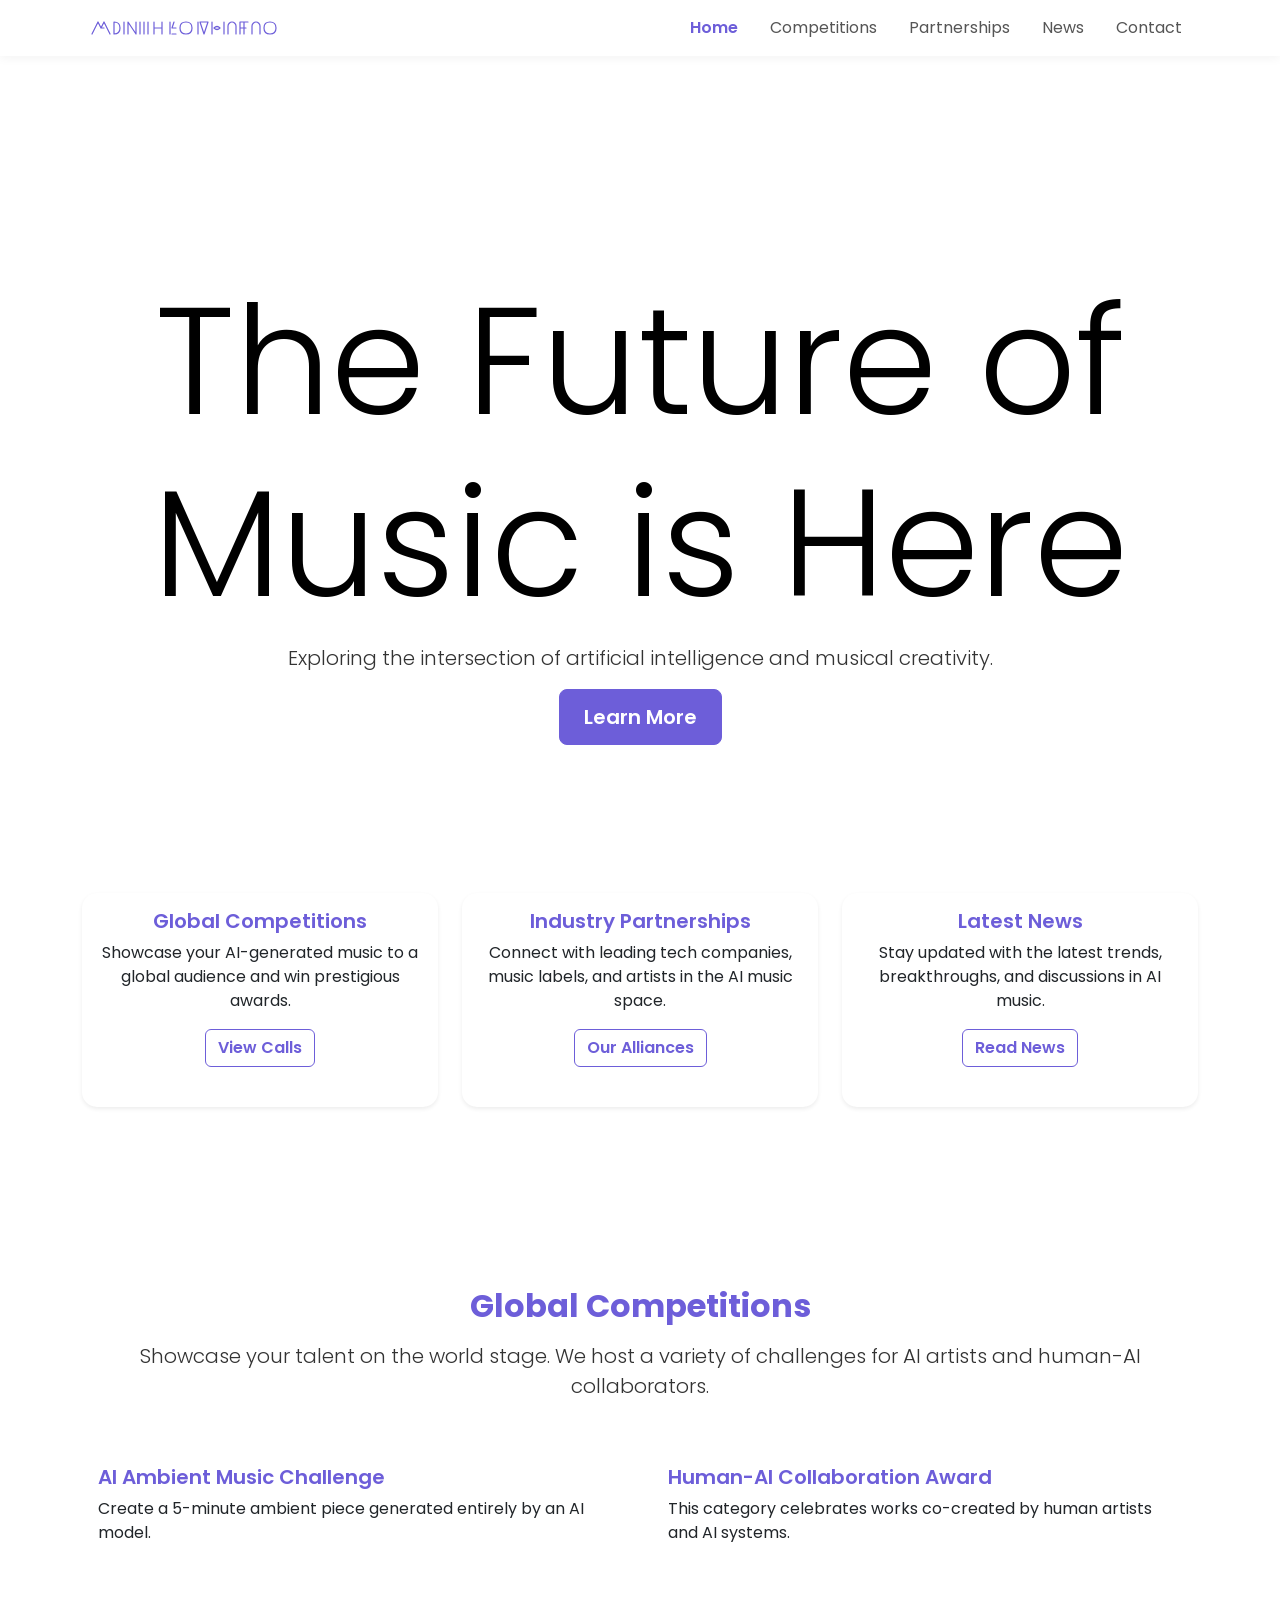
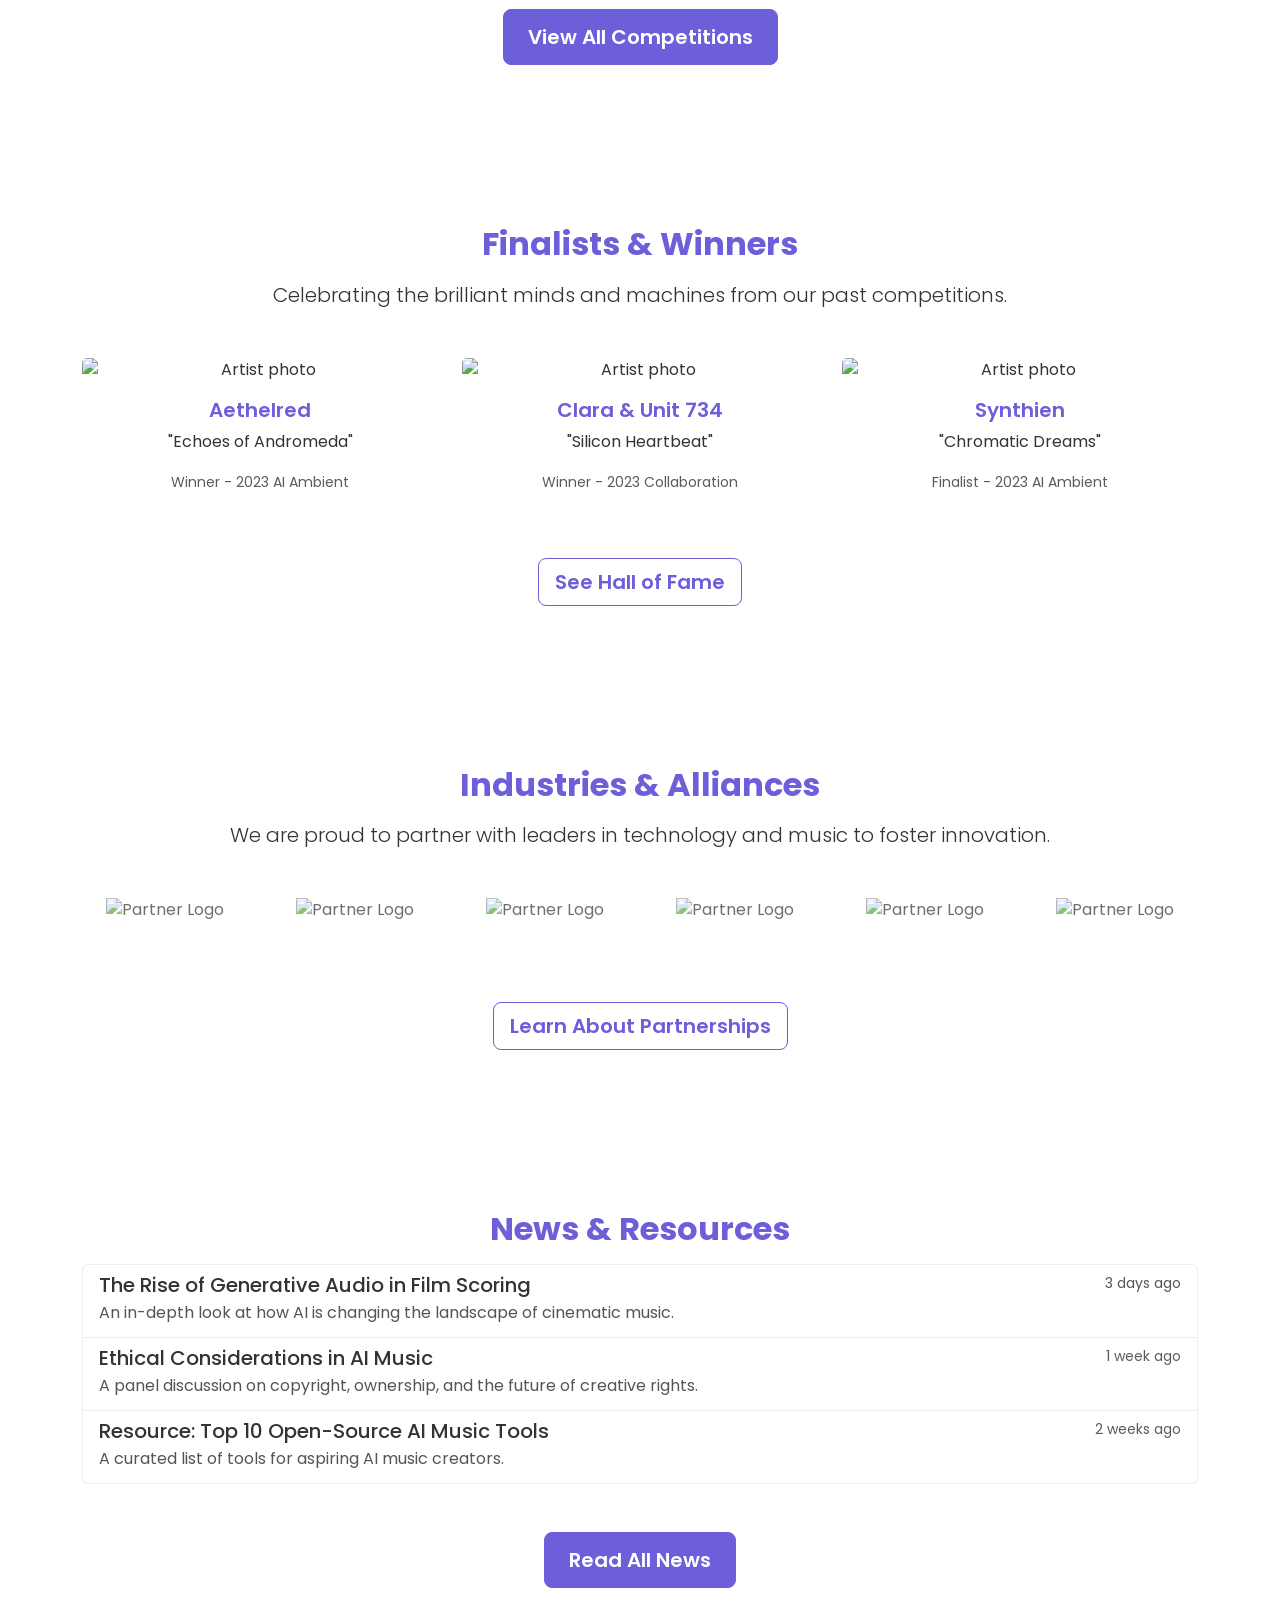
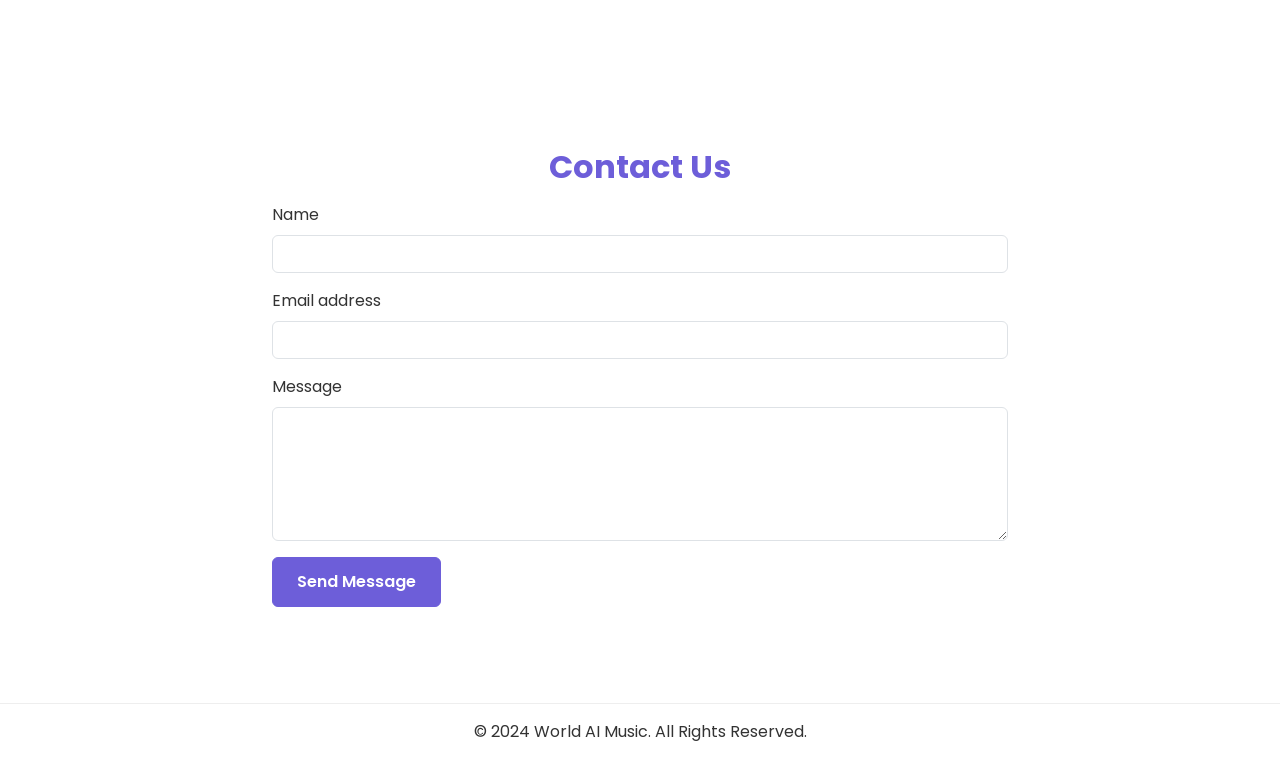
==== index.html @ 5fb6ec68 "Update index.html" ====
<!DOCTYPE html>
<html lang="en">
<head>
    <meta charset="UTF-8">
    <meta name="viewport" content="width=device-width, initial-scale=1.0">
    <title>World AI Music</title>
    <link href="https://cdn.jsdelivr.net/npm/bootstrap@5.3.3/dist/css/bootstrap.min.css" rel="stylesheet" integrity="sha384-QWTKZyjpPEjISv5WaRU9OFeRpok6YctnYmDr5pNlyT2bRjXh0JMhjY6hW+ALEwIH" crossorigin="anonymous">
    <link rel="stylesheet" href="style.css">
    <link rel="preconnect" href="https://fonts.googleapis.com">
    <link rel="preconnect" href="https://fonts.gstatic.com" crossorigin>
    <link href="https://fonts.googleapis.com/css2?family=Poppins:wght@300;400;600;700&display=swap" rel="stylesheet">
    <style>
        .display-4 {
        font-size: 9.5rem;
    }
    </style>
</head>
<body>

    <nav class="navbar navbar-expand-lg navbar-light bg-light fixed-top">
        <div class="container">
            <a class="navbar-brand" href="index.html">
                <svg id="logo-svg" width="200" height="24" viewBox="0 0 200 24">
                    <path id="logo-path" d="M 10 18 L 16 6 L 19 12 L 22 6 L 28 18 M 22 12 L 19 12 M 32 18 L 32 6 M 32 6 C 36 6 38 8 38 12 C 38 16 36 18 32 18 M 42 6 L 42 18 M 46 18 L 46 6 L 54 18 L 54 6 M 58 18 L 58 6 M 66 18 L 66 6 M 62 6 L 62 18 M 72 18 L 72 6 M 72 12 L 80 12 M 80 18 L 80 6 M 88 18 L 88 6 M 92 6 L 90 12 L 94 12 M 90 18 L 94 18 M 98 12 C 98 8 100 6 104 6 C 108 6 110 8 110 12 C 110 16 108 18 104 18 C 100 18 98 16 98 12 Z M 116 18 L 116 6 M 122 18 L 118 6 L 126 6 L 122 18 Z M 130 18 L 130 6 M 132 12 C 134 10 136 10 138 12 C 136 14 134 14 132 12 M 142 18 L 142 6 M 146 18 L 146 10 C 146 8 148 6 150 6 C 152 6 154 8 154 10 L 154 18 M 158 18 L 158 6 L 166 6 M 158 12 L 164 12 M 162 18 L 162 6 M 170 18 L 170 10 C 170 8 172 6 174 6 C 176 6 178 8 178 10 L 178 18 M 182 12 C 182 8 184 6 188 6 C 192 6 194 8 194 12 C 194 16 192 18 188 18 C 184 18 182 16 182 12 Z" fill="none" stroke="var(--primary-color)" stroke-width="1.2" stroke-linecap="round" stroke-linejoin="round"></path>
                </svg>
            </a>
            <button class="navbar-toggler" type="button" data-bs-toggle="collapse" data-bs-target="#navbarNav" aria-controls="navbarNav" aria-expanded="false" aria-label="Toggle navigation">
                <span class="navbar-toggler-icon"></span>
            </button>
            <div class="collapse navbar-collapse" id="navbarNav">
                <ul class="navbar-nav ms-auto">
                    <li class="nav-item">
                        <a class="nav-link active" href="#home">Home</a>
                    </li>
                    <li class="nav-item">
                        <a class="nav-link" href="competitions.html">Competitions</a>
                    </li>
                    <li class="nav-item">
                        <a class="nav-link" href="partnerships.html">Partnerships</a>
                    </li>
                    <li class="nav-item">
                        <a class="nav-link" href="news.html">News</a>
                    </li>
                    <li class="nav-item">
                        <a class="nav-link" href="#contact">Contact</a>
                    </li>
                </ul>
            </div>
        </div>
    </nav>

    <main class="content">
        <!-- Home Section -->
        <section id="home" class="page-section">
            <div class="hero-content text-center">
                <div class="container">
                    <h1 class="display-4">The Future of Music is Here</h1>
                    <p class="lead">Exploring the intersection of artificial intelligence and musical creativity.</p>
                    <a href="#news" class="btn btn-primary btn-lg">Learn More</a>
                </div>
            </div>
            <div class="container mt-5">
                <div class="row text-center">
                    <div class="col-md-4">
                        <div class="card shadow-sm mb-4">
                            <div class="card-body">
                                <h5 class="card-title">Global Competitions</h5>
                                <p class="card-text">Showcase your AI-generated music to a global audience and win prestigious awards.</p>
                                <a href="competitions.html" class="btn btn-outline-primary">View Calls</a>
                            </div>
                        </div>
                    </div>
                    <div class="col-md-4">
                         <div class="card shadow-sm mb-4">
                            <div class="card-body">
                                <h5 class="card-title">Industry Partnerships</h5>
                                <p class="card-text">Connect with leading tech companies, music labels, and artists in the AI music space.</p>
                                <a href="partnerships.html" class="btn btn-outline-primary">Our Alliances</a>
                            </div>
                        </div>
                    </div>
                    <div class="col-md-4">
                         <div class="card shadow-sm mb-4">
                            <div class="card-body">
                                <h5 class="card-title">Latest News</h5>
                                <p class="card-text">Stay updated with the latest trends, breakthroughs, and discussions in AI music.</p>
                                <a href="news.html" class="btn btn-outline-primary">Read News</a>
                            </div>
                        </div>
                    </div>
                </div>
            </div>
        </section>

        <!-- Calls Section -->
        <section id="calls" class="page-section">
            <div class="container">
                <h2 class="section-title">Global Competitions</h2>
                <p class="lead text-center mb-5">Showcase your talent on the world stage. We host a variety of challenges for AI artists and human-AI collaborators.</p>
                <div class="row">
                    <div class="col-md-6">
                        <div class="card mb-4">
                            <div class="card-body">
                                <h5 class="card-title">AI Ambient Music Challenge</h5>
                                <p class="card-text">Create a 5-minute ambient piece generated entirely by an AI model.</p>
                            </div>
                        </div>
                    </div>
                    <div class="col-md-6">
                        <div class="card mb-4">
                            <div class="card-body">
                                <h5 class="card-title">Human-AI Collaboration Award</h5>
                                <p class="card-text">This category celebrates works co-created by human artists and AI systems.</p>
                            </div>
                        </div>
                    </div>
                </div>
                <div class="text-center mt-4">
                    <a href="competitions.html" class="btn btn-primary btn-lg">View All Competitions</a>
                </div>
            </div>
        </section>

        <!-- Finalists & Winners Section -->
        <section id="finalists" class="page-section">
            <div class="container">
                <h2 class="section-title">Finalists & Winners</h2>
                <p class="lead text-center mb-5">Celebrating the brilliant minds and machines from our past competitions.</p>
                <div class="row">
                    <!-- Example Winner -->
                    <div class="col-md-4 text-center">
                        <div class="card">
                            <img src="https://images.unsplash.com/photo-1520442385-94334f59AYY?q=80&w=600" class="card-img-top" alt="Artist photo">
                            <div class="card-body">
                                <h5 class="card-title">Aethelred</h5>
                                <p class="card-text">"Echoes of Andromeda"</p>
                                <p class="card-text"><small class="text-muted">Winner - 2023 AI Ambient</small></p>
                            </div>
                        </div>
                    </div>
                     <div class="col-md-4 text-center">
                        <div class="card">
                            <img src="https://images.unsplash.com/photo-1581403341630-a352185d26aAY?q=80&w=600" class="card-img-top" alt="Artist photo">
                            <div class="card-body">
                                <h5 class="card-title">Clara & Unit 734</h5>
                                <p class="card-text">"Silicon Heartbeat"</p>
                                <p class="card-text"><small class="text-muted">Winner - 2023 Collaboration</small></p>
                            </div>
                        </div>
                    </div>
                     <div class="col-md-4 text-center">
                        <div class="card">
                            <img src="https://images.unsplash.com/photo-1506794778202-cad84cf45f1d?q=80&w=600" class="card-img-top" alt="Artist photo">
                            <div class="card-body">
                                <h5 class="card-title">Synthien</h5>
                                <p class="card-text">"Chromatic Dreams"</p>
                                <p class="card-text"><small class="text-muted">Finalist - 2023 AI Ambient</small></p>
                            </div>
                        </div>
                    </div>
                </div>
                 <div class="text-center mt-5">
                    <a href="competitions.html#hall-of-fame" class="btn btn-outline-primary btn-lg">See Hall of Fame</a>
                </div>
            </div>
        </section>

        <!-- Industries & Alliances Section -->
        <section id="industries" class="page-section">
            <div class="container">
                <h2 class="section-title">Industries & Alliances</h2>
                <p class="lead text-center mb-5">We are proud to partner with leaders in technology and music to foster innovation.</p>
                 <div class="row text-center align-items-center">
                    <div class="col-lg-2 col-md-4 col-6">
                        <img src="https://via.placeholder.com/150x80.png?text=Logo+One" alt="Partner Logo" class="img-fluid partner-logo">
                    </div>
                    <div class="col-lg-2 col-md-4 col-6">
                        <img src="https://via.placeholder.com/150x80.png?text=Logo+Two" alt="Partner Logo" class="img-fluid partner-logo">
                    </div>
                    <div class="col-lg-2 col-md-4 col-6">
                        <img src="https://via.placeholder.com/150x80.png?text=Logo+Three" alt="Partner Logo" class="img-fluid partner-logo">
                    </div>
                    <div class="col-lg-2 col-md-4 col-6">
                        <img src="https://via.placeholder.com/150x80.png?text=Logo+Four" alt="Partner Logo" class="img-fluid partner-logo">
                    </div>
                    <div class="col-lg-2 col-md-4 col-6">
                        <img src="https://via.placeholder.com/150x80.png?text=Logo+Five" alt="Partner Logo" class="img-fluid partner-logo">
                    </div>
                    <div class="col-lg-2 col-md-4 col-6">
                        <img src="https://via.placeholder.com/150x80.png?text=Logo+Six" alt="Partner Logo" class="img-fluid partner-logo">
                    </div>
                </div>
                <div class="text-center mt-5">
                    <a href="partnerships.html" class="btn btn-outline-primary btn-lg">Learn About Partnerships</a>
                </div>
            </div>
        </section>

        <!-- News & Resources Section -->
        <section id="news" class="page-section">
            <div class="container">
                <h2 class="section-title">News & Resources</h2>
                <div class="list-group">
                    <a href="rise-of-generative-audio.html" class="list-group-item list-group-item-action">
                        <div class="d-flex w-100 justify-content-between">
                        <h5 class="mb-1">The Rise of Generative Audio in Film Scoring</h5>
                        <small>3 days ago</small>
                        </div>
                        <p class="mb-1">An in-depth look at how AI is changing the landscape of cinematic music.</p>
                    </a>
                    <a href="ethical-considerations.html" class="list-group-item list-group-item-action">
                        <div class="d-flex w-100 justify-content-between">
                        <h5 class="mb-1">Ethical Considerations in AI Music</h5>
                        <small class="text-muted">1 week ago</small>
                        </div>
                        <p class="mb-1">A panel discussion on copyright, ownership, and the future of creative rights.</p>
                    </a>
                    <a href="top-10-tools.html" class="list-group-item list-group-item-action">
                        <div class="d-flex w-100 justify-content-between">
                        <h5 class="mb-1">Resource: Top 10 Open-Source AI Music Tools</h5>
                        <small class="text-muted">2 weeks ago</small>
                        </div>
                        <p class="mb-1">A curated list of tools for aspiring AI music creators.</p>
                    </a>
                </div>
                <div class="text-center mt-5">
                    <a href="news.html" class="btn btn-primary btn-lg">Read All News</a>
                </div>
            </div>
        </section>

        <!-- Contact Section -->
        <section id="contact" class="page-section">
            <div class="container">
                <h2 class="section-title">Contact Us</h2>
                <div class="row">
                    <div class="col-md-8 mx-auto">
                        <form id="contact-form">
                            <div class="mb-3">
                                <label for="name" class="form-label">Name</label>
                                <input type="text" class="form-control" id="name" required>
                            </div>
                            <div class="mb-3">
                                <label for="email" class="form-label">Email address</label>
                                <input type="email" class="form-control" id="email" required>
                            </div>
                            <div class="mb-3">
                                <label for="message" class="form-label">Message</label>
                                <textarea class="form-control" id="message" rows="5" required></textarea>
                            </div>
                            <button type="submit" class="btn btn-primary">Send Message</button>
                            <div id="form-status" class="mt-3"></div>
                        </form>
                    </div>
                </div>
            </div>
        </section>
    </main>

    <footer class="bg-white text-center text-lg-start mt-auto py-3">
        <div class="container text-center">
            <p>&copy; 2024 World AI Music. All Rights Reserved.</p>
        </div>
    </footer>

    <script src="https://cdn.jsdelivr.net/npm/animejs@3.2.1/lib/anime.min.js"></script>
    <script src="https://cdn.jsdelivr.net/npm/bootstrap@5.3.3/dist/js/bootstrap.bundle.min.js" integrity="sha384-YvpcrYf0tY3lHB60NNkmXc5s9fDVZLESaAA55NDzOxhy9GkcIdslK1eN7N6jIeHz" crossorigin="anonymous"></script>
    <script src="script.js"></script>
</body>
</html>
---- style.css ----
:root {
    --primary-color: #6d5ed9;
    --secondary-color: #a69bf9;
    --bg-light-soft: #ffffff;
    --text-dark: #333;
    --text-light: #555;
    --navbar-bg: #ffffff;
    --card-bg: #ffffff;
}

html {
    scroll-behavior: smooth;
}

body {
    font-family: 'Poppins', sans-serif;
    background-color: var(--bg-light-soft);
    color: var(--text-dark);
    padding-top: 70px; /* For fixed navbar */
    overflow-x: hidden;
}

.navbar {
    background-color: var(--navbar-bg) !important;
    box-shadow: 0 2px 10px rgba(0,0,0,0.05);
}

.navbar-brand {
    font-weight: 700;
    color: var(--primary-color) !important;
    display: flex;
    align-items: center;
}

.nav-link {
    font-weight: 400;
    color: var(--text-light) !important;
    margin: 0 0.5rem;
    transition: color 0.3s;
}

.nav-link.active, .nav-link:hover {
    color: var(--primary-color) !important;
    font-weight: 600;
}

#home {
    background-color: #ffffff;
    padding-top: 100px;
    padding-bottom: 100px;
}

#home .hero-content h1 {
    color: #000000;
}

#home .hero-content .lead {
    color: var(--text-dark);
}

.page-section {
    padding: 80px 0;
}

.parallax-section + .parallax-section {
    padding-top: 0;
}

.parallax-section, .hero-section {
    position: relative;
    overflow: hidden;
}

.parallax-section .container, .hero-section .hero-content {
    position: relative;
    z-index: 2;
}

.parallax-bg {
    position: absolute;
    left: 0;
    top: 0;
    width: 100%;
    height: 100%;
    background-size: cover;
    background-position: center;
    z-index: 1;
    transition: transform 0.1s linear;
}

.hero-content {
    padding: 100px 0;
}

.hero-section {
    background: linear-gradient(45deg, var(--primary-color), var(--secondary-color));
    padding: 100px 0;
    border-radius: 0 0 30px 30px;
    color: white;
}

.hero-section .parallax-bg {
    opacity: 0.2;
    z-index: 1;
}

.hero-section h1 {
    font-weight: 700;
}

.btn-primary {
    background-color: var(--primary-color);
    border-color: var(--primary-color);
    padding: 12px 24px;
    font-weight: 600;
    transition: all 0.3s;
}

.btn-primary:hover {
    background-color: var(--secondary-color);
    border-color: var(--secondary-color);
    transform: translateY(-2px);
}

.btn-outline-primary {
    color: var(--primary-color);
    border-color: var(--primary-color);
    font-weight: 600;
}

.btn-outline-primary:hover {
    background-color: var(--primary-color);
    color: white;
}

.btn-outline-light {
    color: #f8f9fa;
    border-color: #f8f9fa;
}
.btn-outline-light:hover {
    color: var(--text-dark);
    background-color: #f8f9fa;
    border-color: #f8f9fa;
}

.section-title {
    text-align: center;
    font-weight: 700;
    margin-bottom: 1rem;
    color: var(--primary-color);
}

.parallax-section {
    color: #333; /* Default text color for parallax sections */
}

/* Specific text color overrides for readability on dark backgrounds */
#finalists.page-section-dark, #industries.page-section-dark, .text-white {
    color: #f8f9fa;
}

#finalists .card, #industries .card {
    color: var(--text-dark); /* Reset card text color */
}

#finalists.page-section-dark .section-title, #industries.page-section-dark .section-title,
#finalists.page-section-dark .lead, #industries.page-section-dark .lead,
.text-white .section-title, .text-white .lead {
    color: #fff;
}

#news .list-group-item {
    background-color: #fff;
    border-color: #eee;
    color: var(--text-light);
}
#news .list-group-item h5 {
    color: var(--text-dark);
}
#news .list-group-item p, #news .list-group-item small {
    color: var(--text-light);
}
#news .list-group-item:hover {
    background-color: #f8f9fa;
}

.card {
    border: none;
    border-radius: 15px;
    background-color: var(--card-bg);
    transition: transform 0.3s, box-shadow 0.3s;
    height: 100%;
}

.card:hover {
    transform: translateY(-5px);
    box-shadow: 0 8px 30px rgba(0,0,0,0.1);
}

.card-title {
    font-weight: 600;
    color: var(--primary-color);
}

.partner-logo {
    opacity: 0.7;
    transition: opacity 0.3s;
    margin-bottom: 2rem;
}

.partner-logo:hover {
    opacity: 1;
}

footer {
    background-color: #fff !important;
    border-top: 1px solid #eee;
}

.bg-light {
    background-color: #fff !important;
}
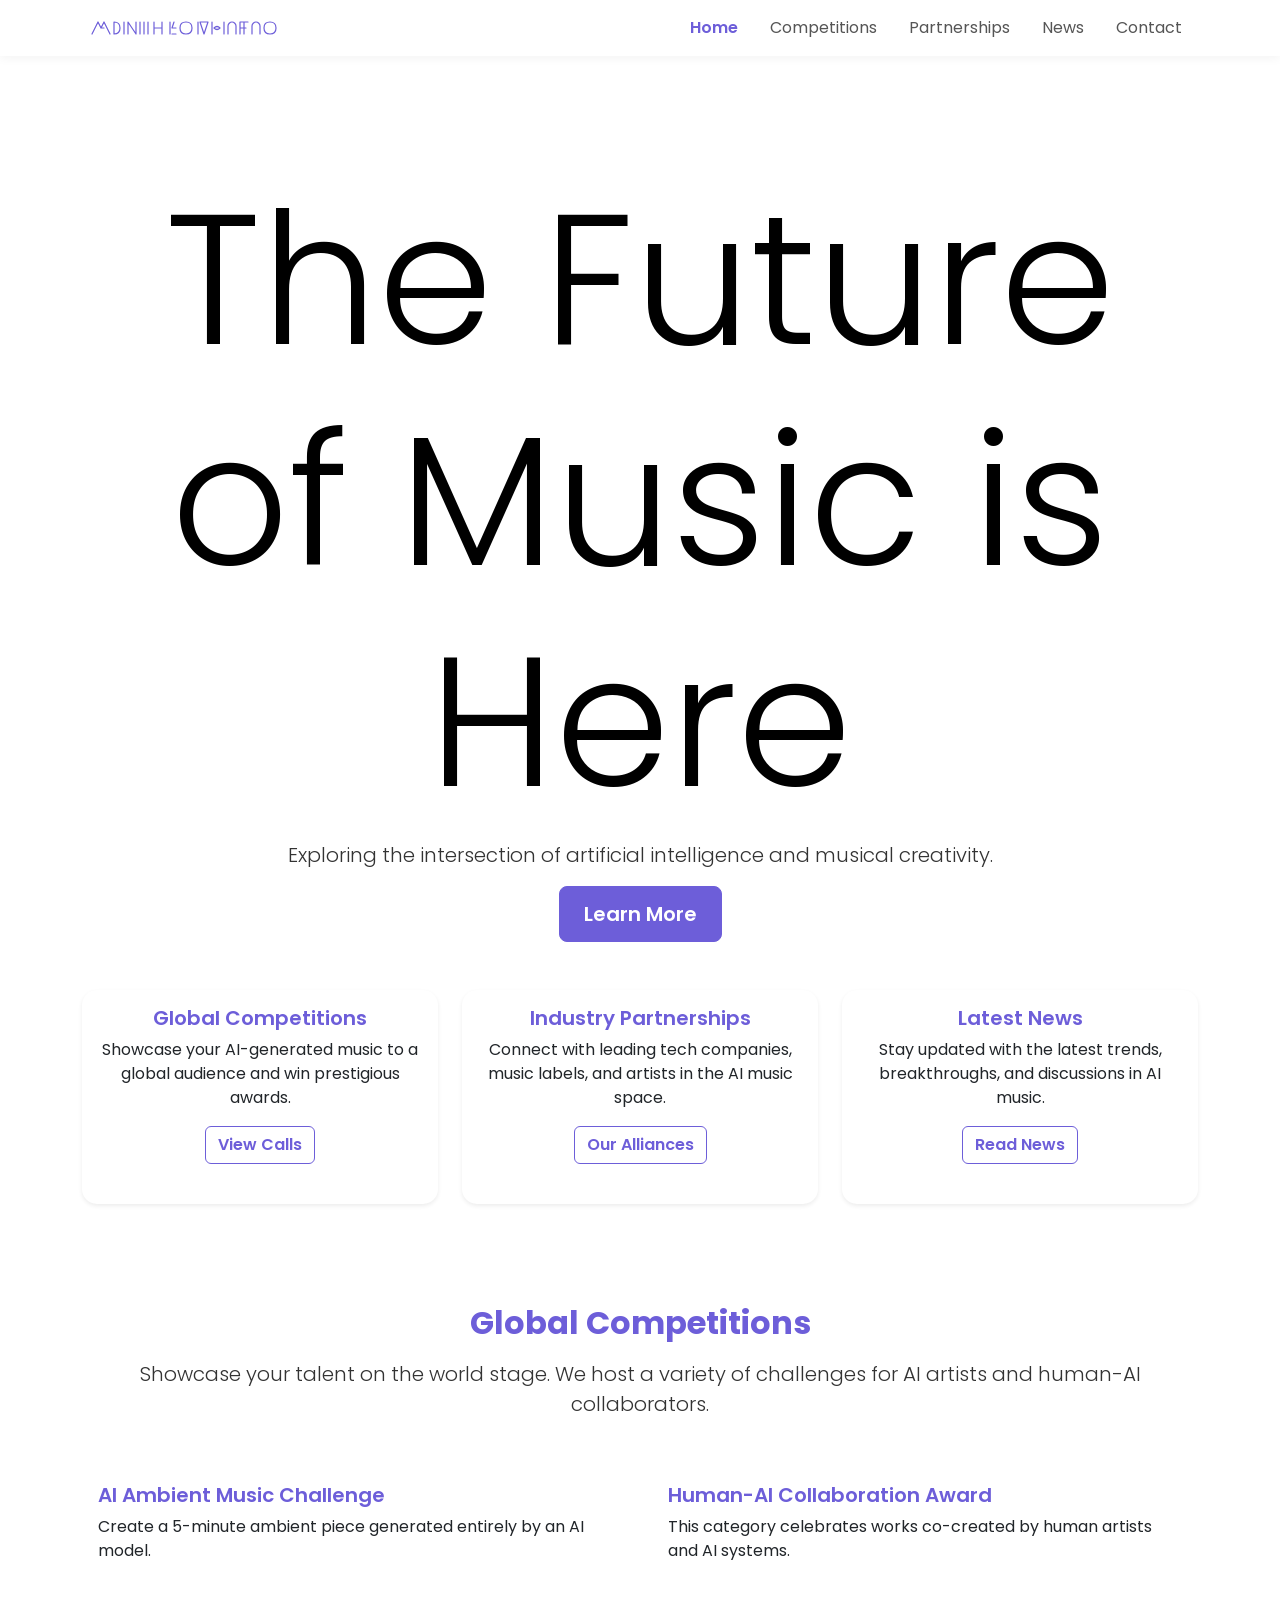
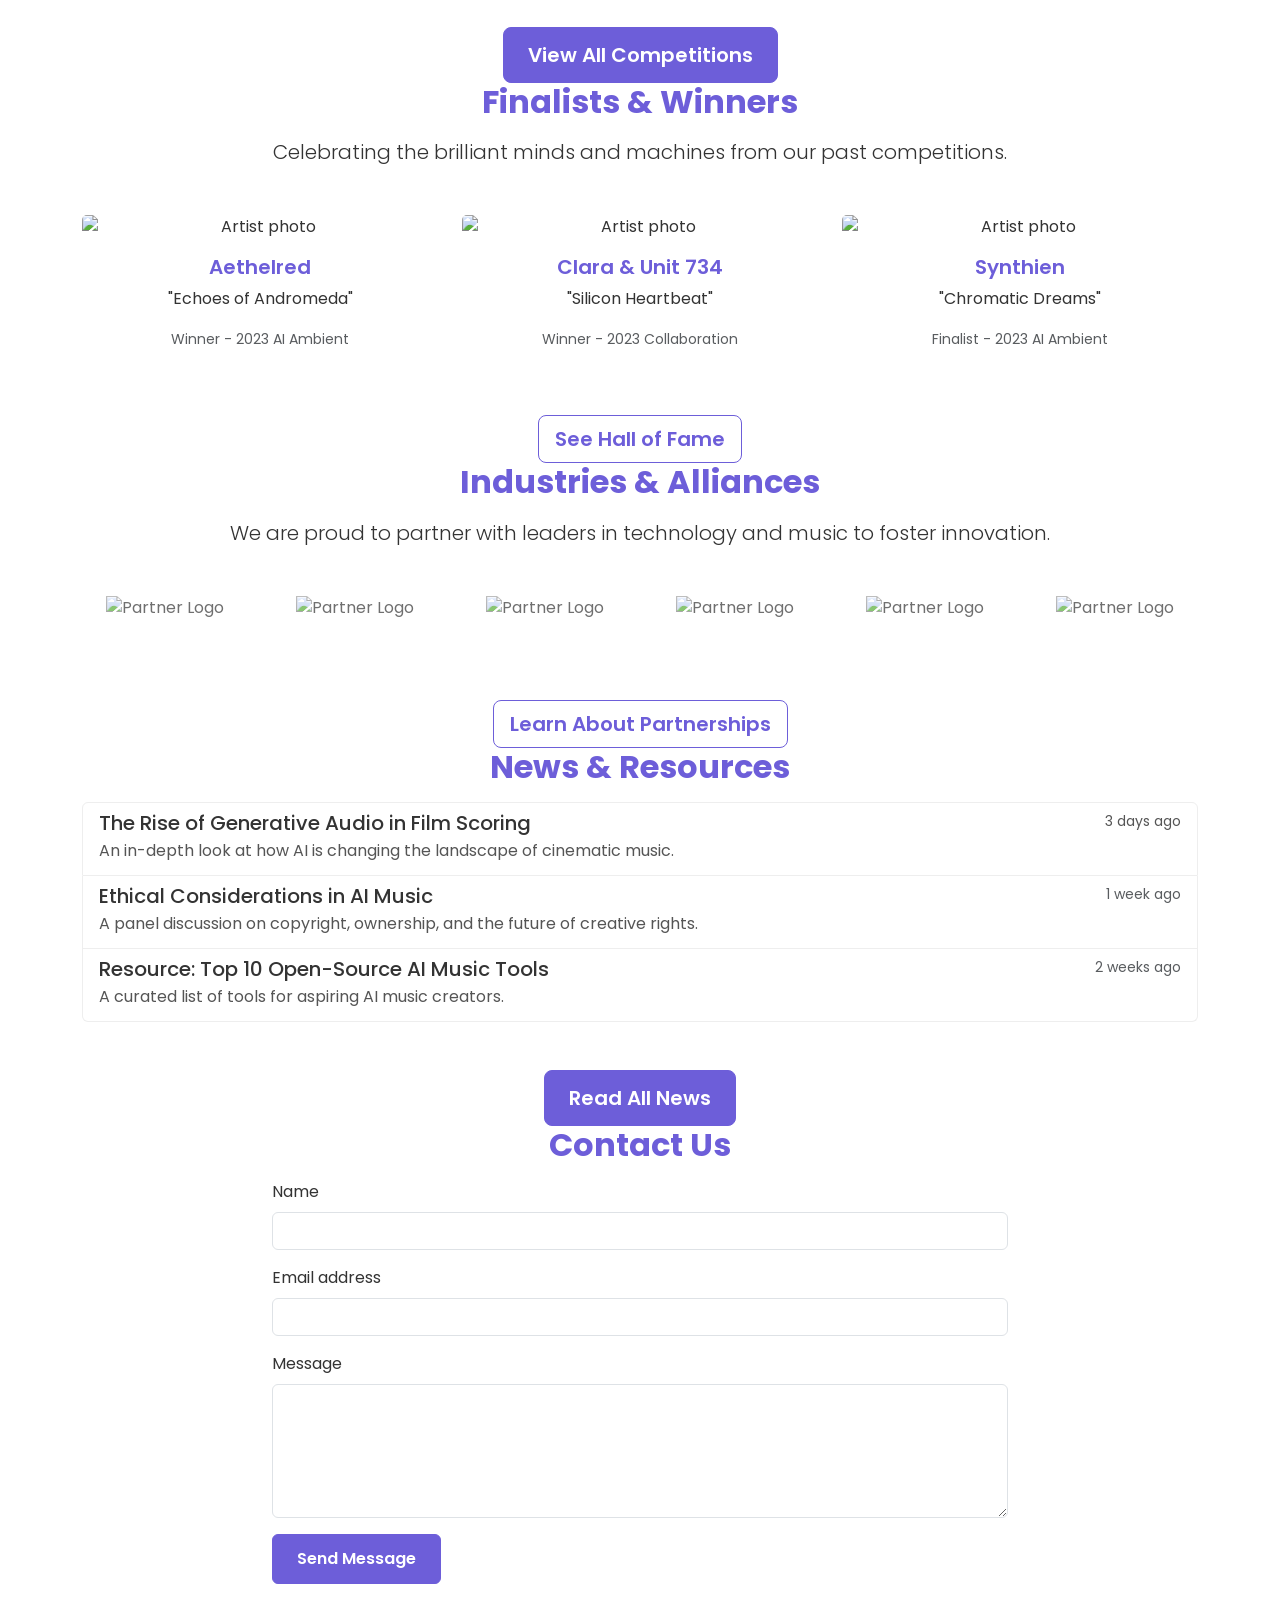
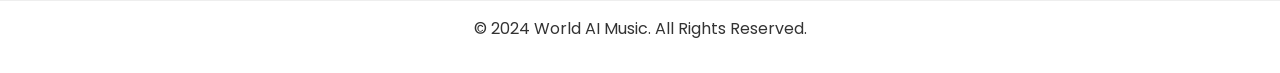
==== commit af99cf83: "Update index.html" ====
--- a/index.html
+++ b/index.html
@@ -11,7 +11,7 @@
     <link href="https://fonts.googleapis.com/css2?family=Poppins:wght@300;400;600;700&display=swap" rel="stylesheet">
     <style>
         .display-4 {
-        font-size: 9.5rem;
+        font-size: 11.5rem;
     }
     </style>
 </head>
--- a/style.css
+++ b/style.css
@@ -59,7 +59,7 @@
 }
 
 .page-section {
-    padding: 80px 0;
+    padding: 0px 0;
 }
 
 .parallax-section + .parallax-section {
@@ -89,7 +89,7 @@
 }
 
 .hero-content {
-    padding: 100px 0;
+    padding: 0px 0;
 }
 
 .hero-section {
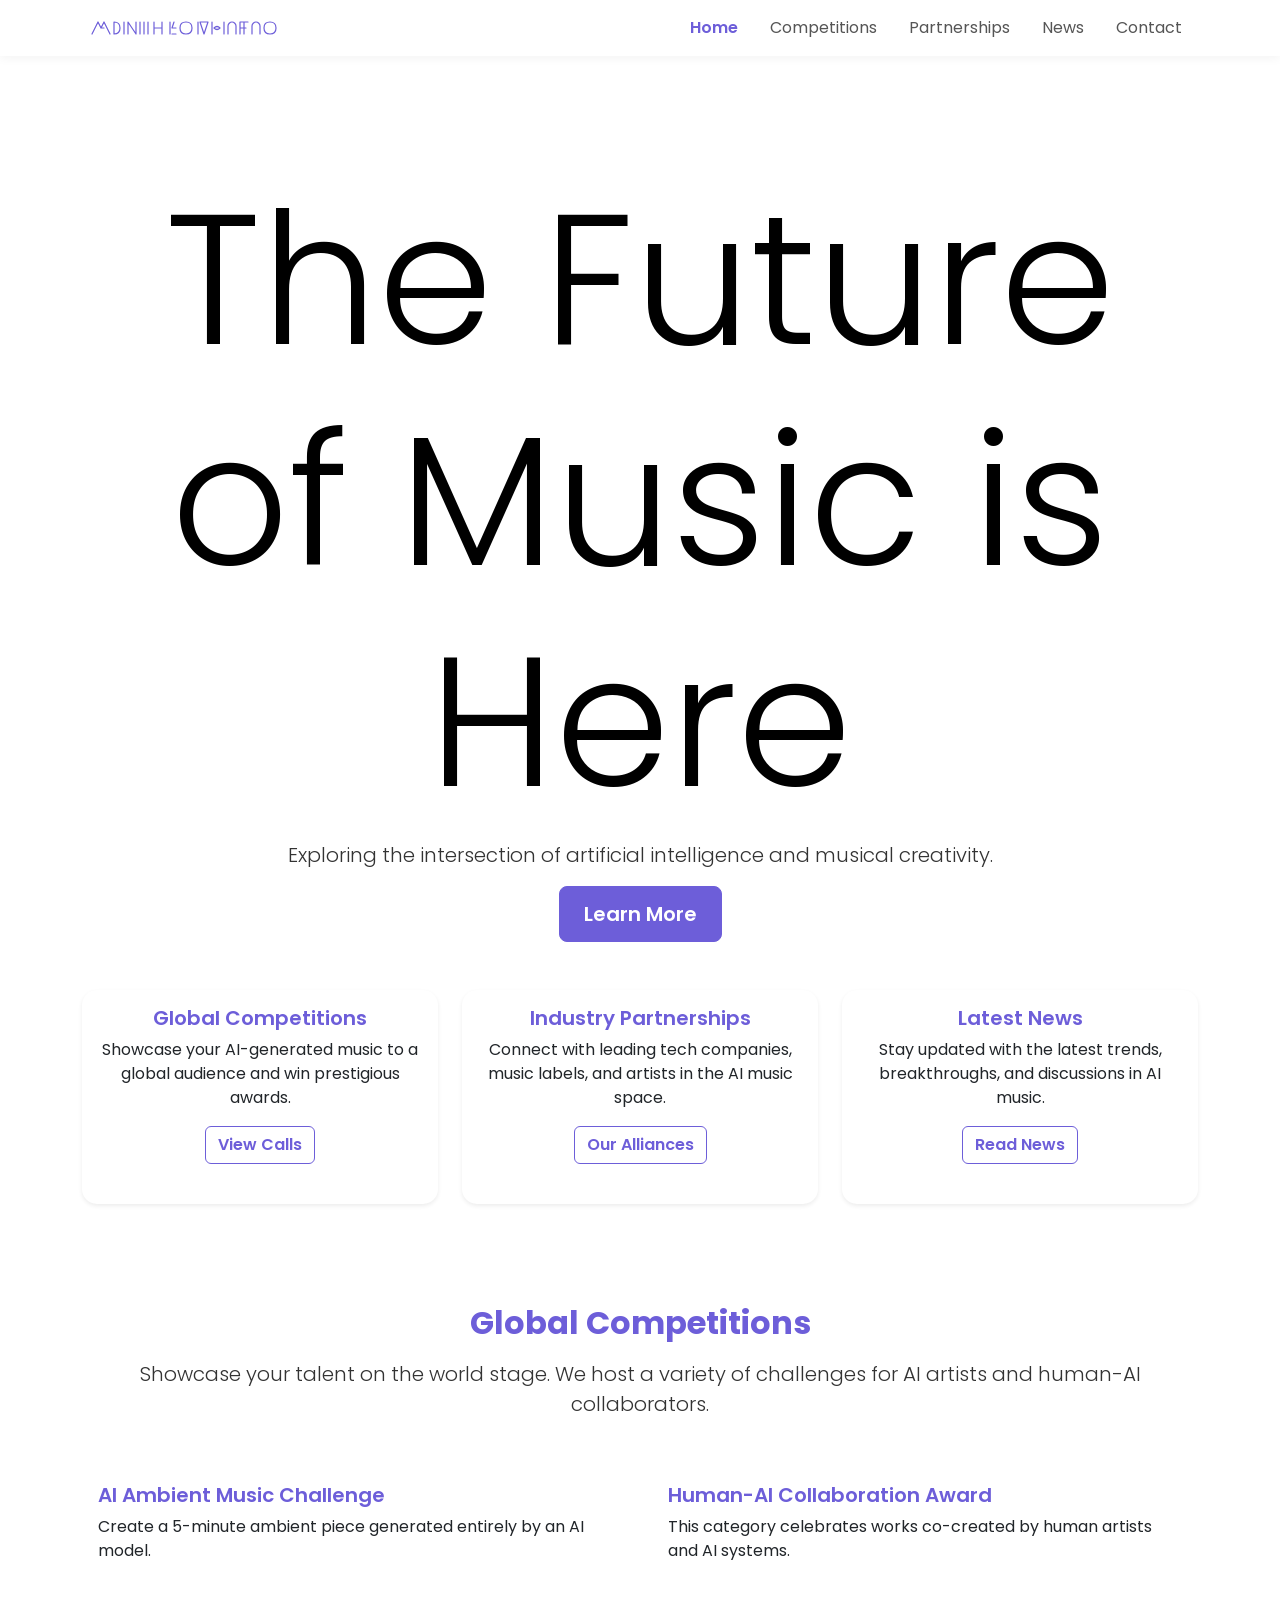
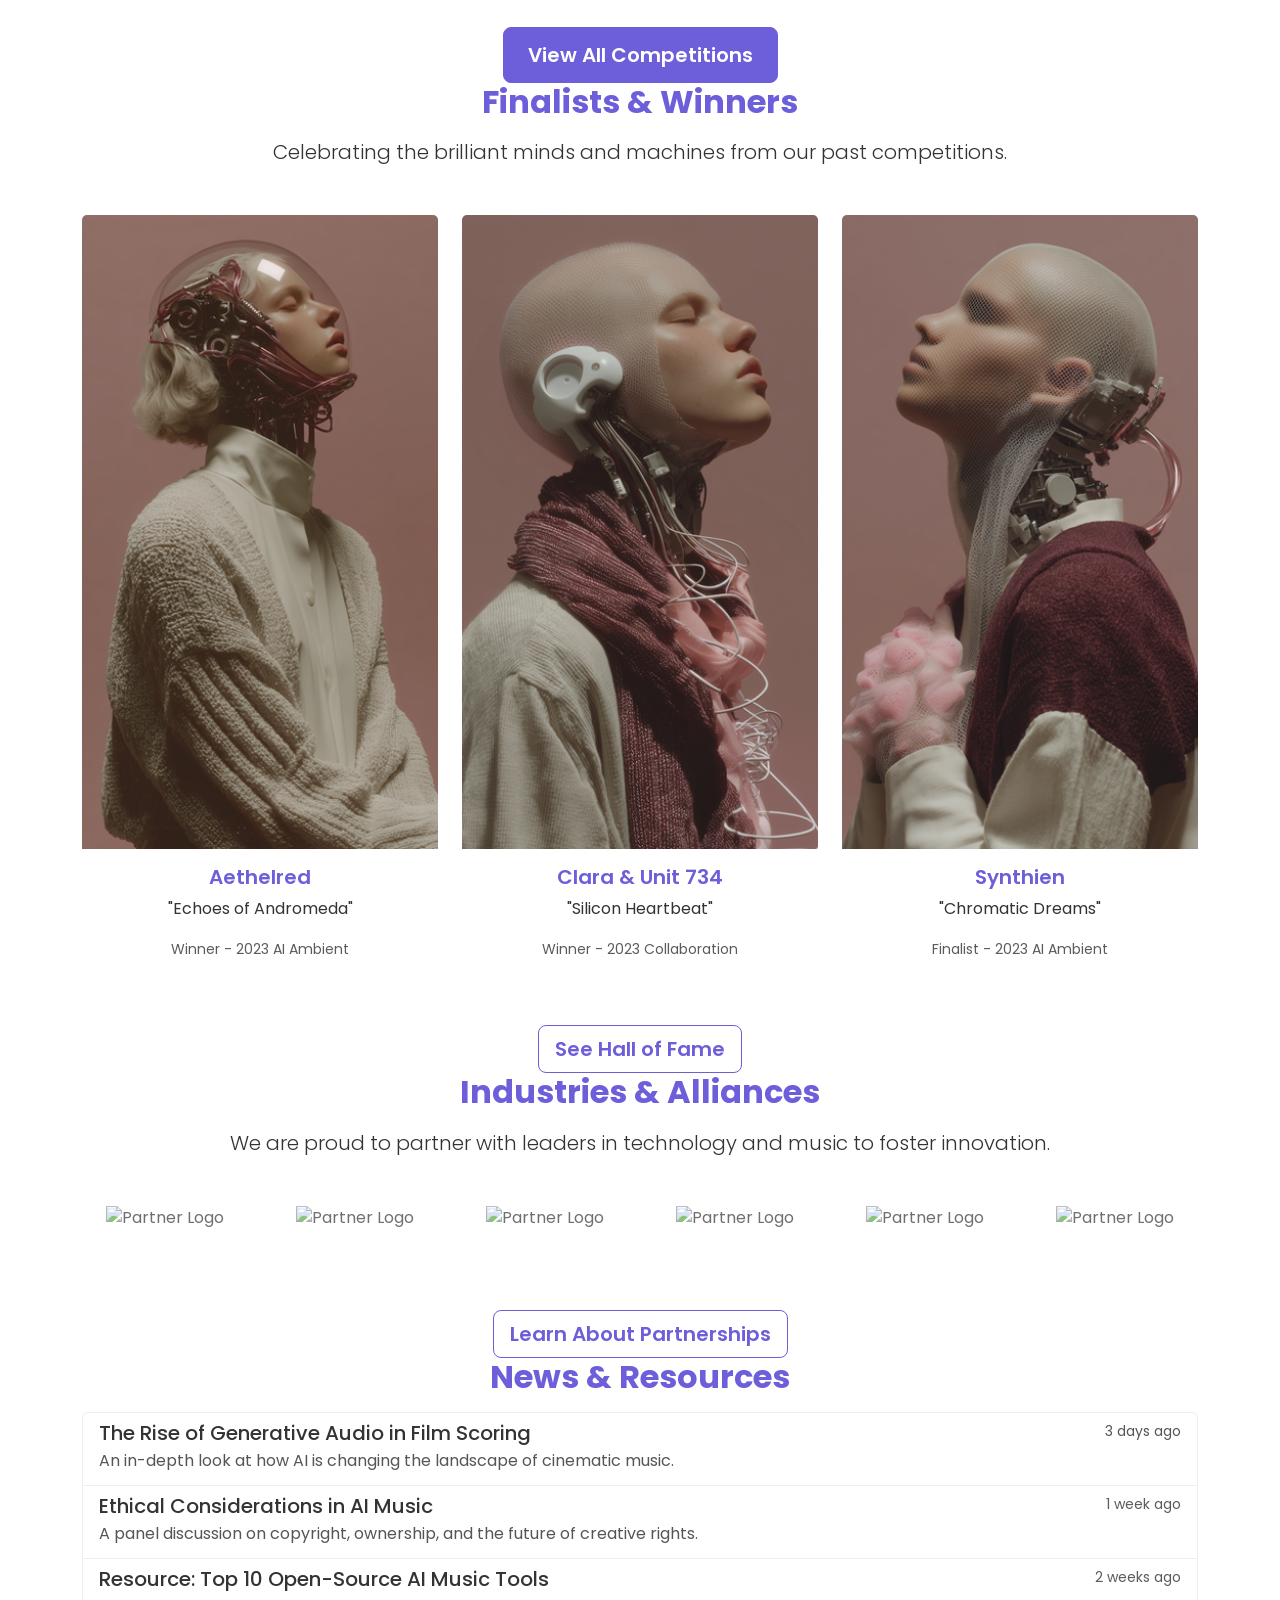
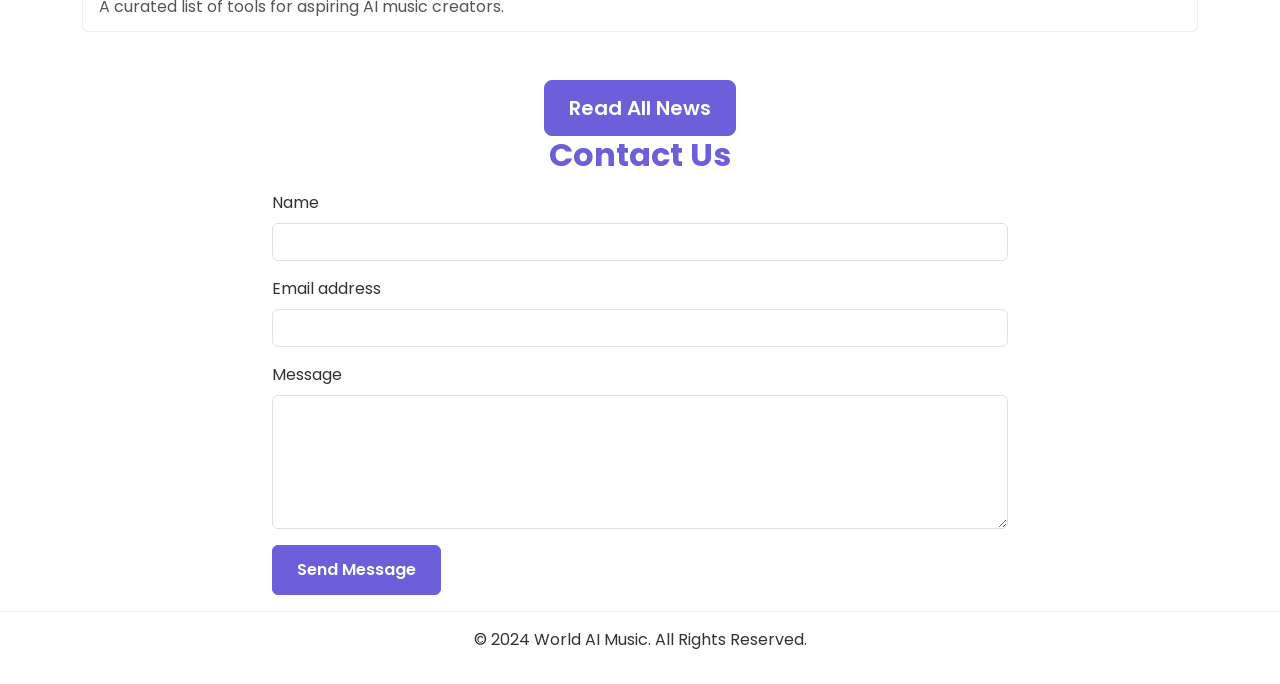
==== commit 7601c568: "Update index.html" ====
--- a/index.html
+++ b/index.html
@@ -130,7 +130,7 @@
                     <!-- Example Winner -->
                     <div class="col-md-4 text-center">
                         <div class="card">
-                            <img src="https://images.unsplash.com/photo-1520442385-94334f59AYY?q=80&w=600" class="card-img-top" alt="Artist photo">
+                            <img src="a.png" class="card-img-top" alt="Artist photo">
                             <div class="card-body">
                                 <h5 class="card-title">Aethelred</h5>
                                 <p class="card-text">"Echoes of Andromeda"</p>
@@ -140,7 +140,7 @@
                     </div>
                      <div class="col-md-4 text-center">
                         <div class="card">
-                            <img src="https://images.unsplash.com/photo-1581403341630-a352185d26aAY?q=80&w=600" class="card-img-top" alt="Artist photo">
+                            <img src="b.png" class="card-img-top" alt="Artist photo">
                             <div class="card-body">
                                 <h5 class="card-title">Clara & Unit 734</h5>
                                 <p class="card-text">"Silicon Heartbeat"</p>
@@ -150,7 +150,7 @@
                     </div>
                      <div class="col-md-4 text-center">
                         <div class="card">
-                            <img src="https://images.unsplash.com/photo-1506794778202-cad84cf45f1d?q=80&w=600" class="card-img-top" alt="Artist photo">
+                            <img src="c.png" class="card-img-top" alt="Artist photo">
                             <div class="card-body">
                                 <h5 class="card-title">Synthien</h5>
                                 <p class="card-text">"Chromatic Dreams"</p>
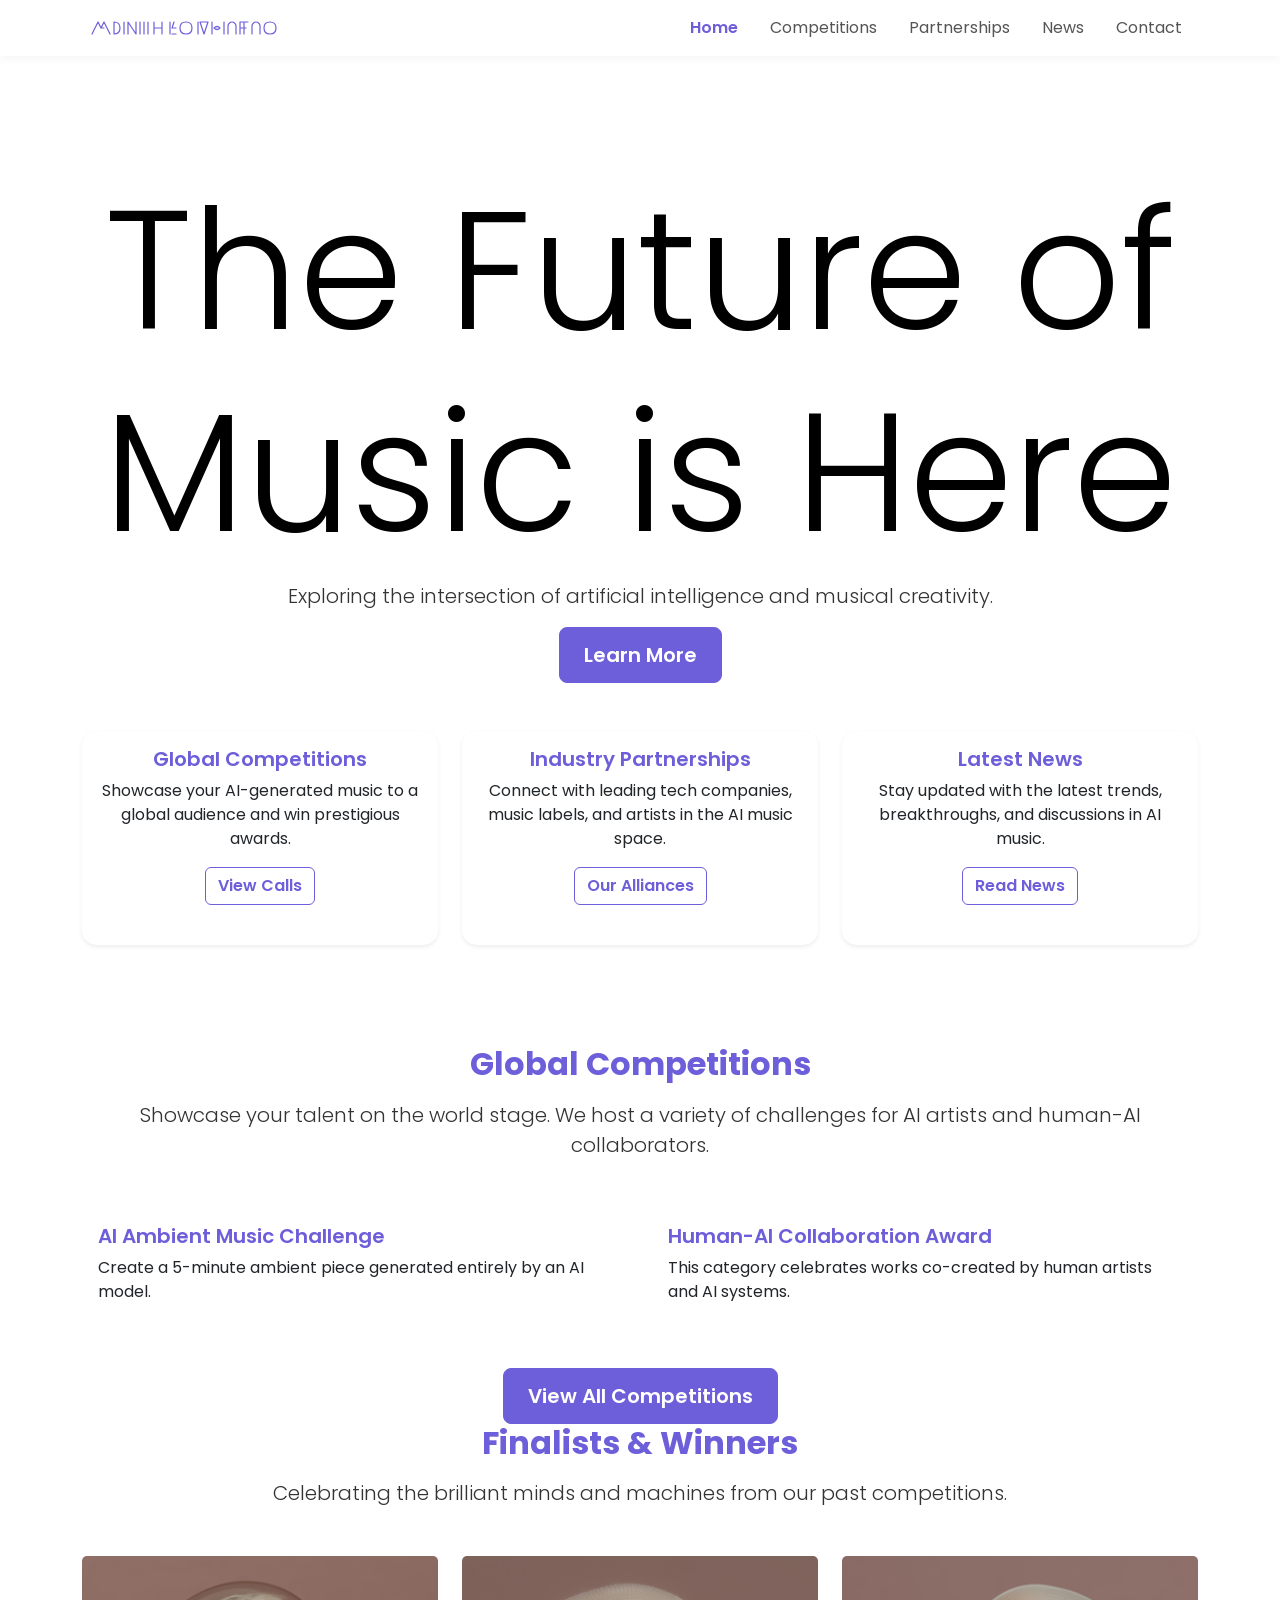
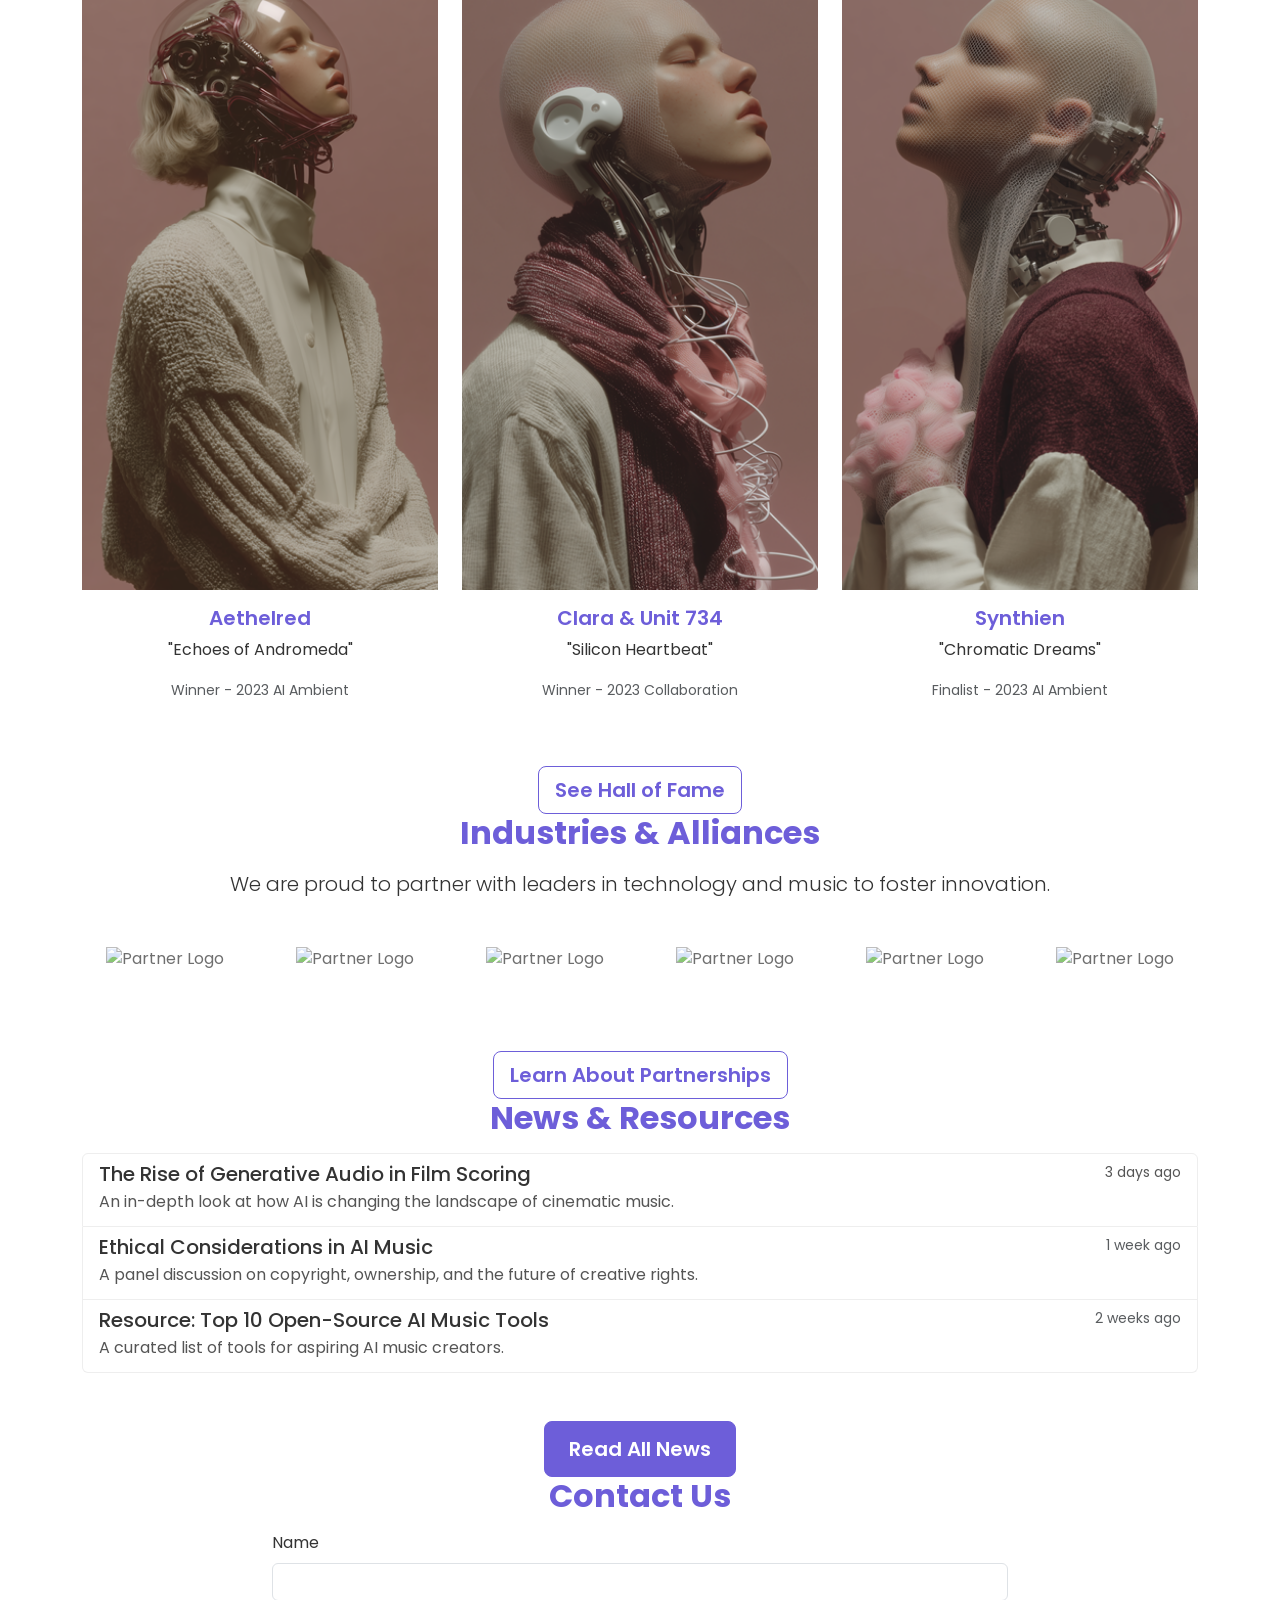
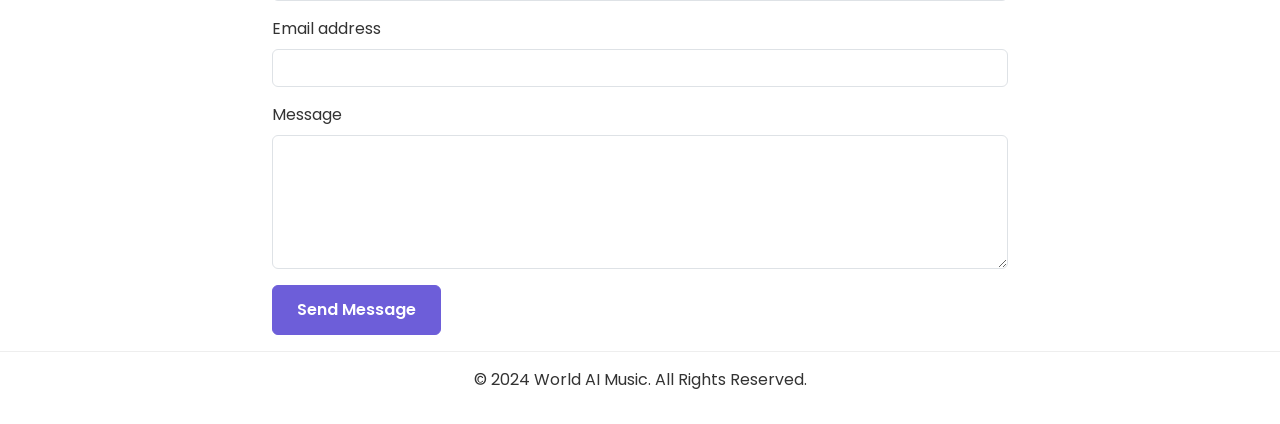
==== commit 1b15df84: "Update index.html" ====
--- a/index.html
+++ b/index.html
@@ -11,7 +11,7 @@
     <link href="https://fonts.googleapis.com/css2?family=Poppins:wght@300;400;600;700&display=swap" rel="stylesheet">
     <style>
         .display-4 {
-        font-size: 11.5rem;
+        font-size: 10.5rem;
     }
     </style>
 </head>
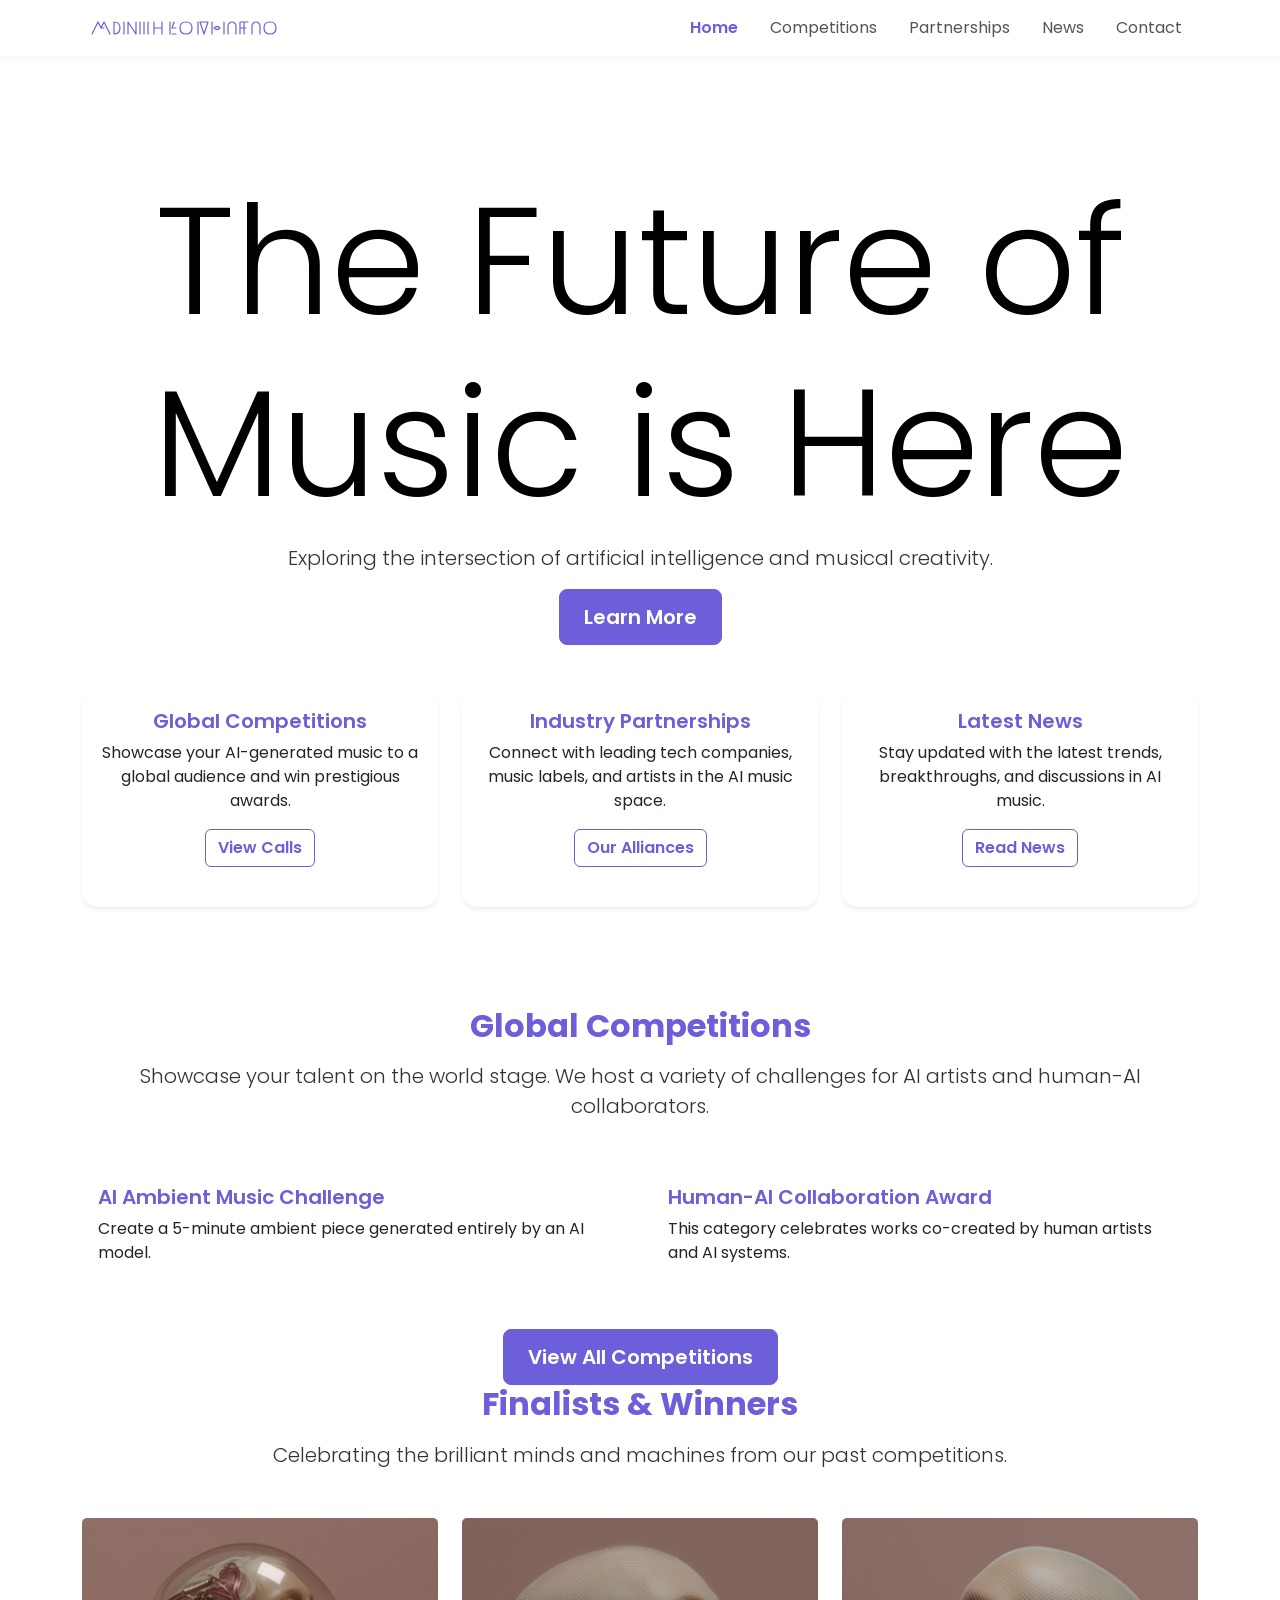
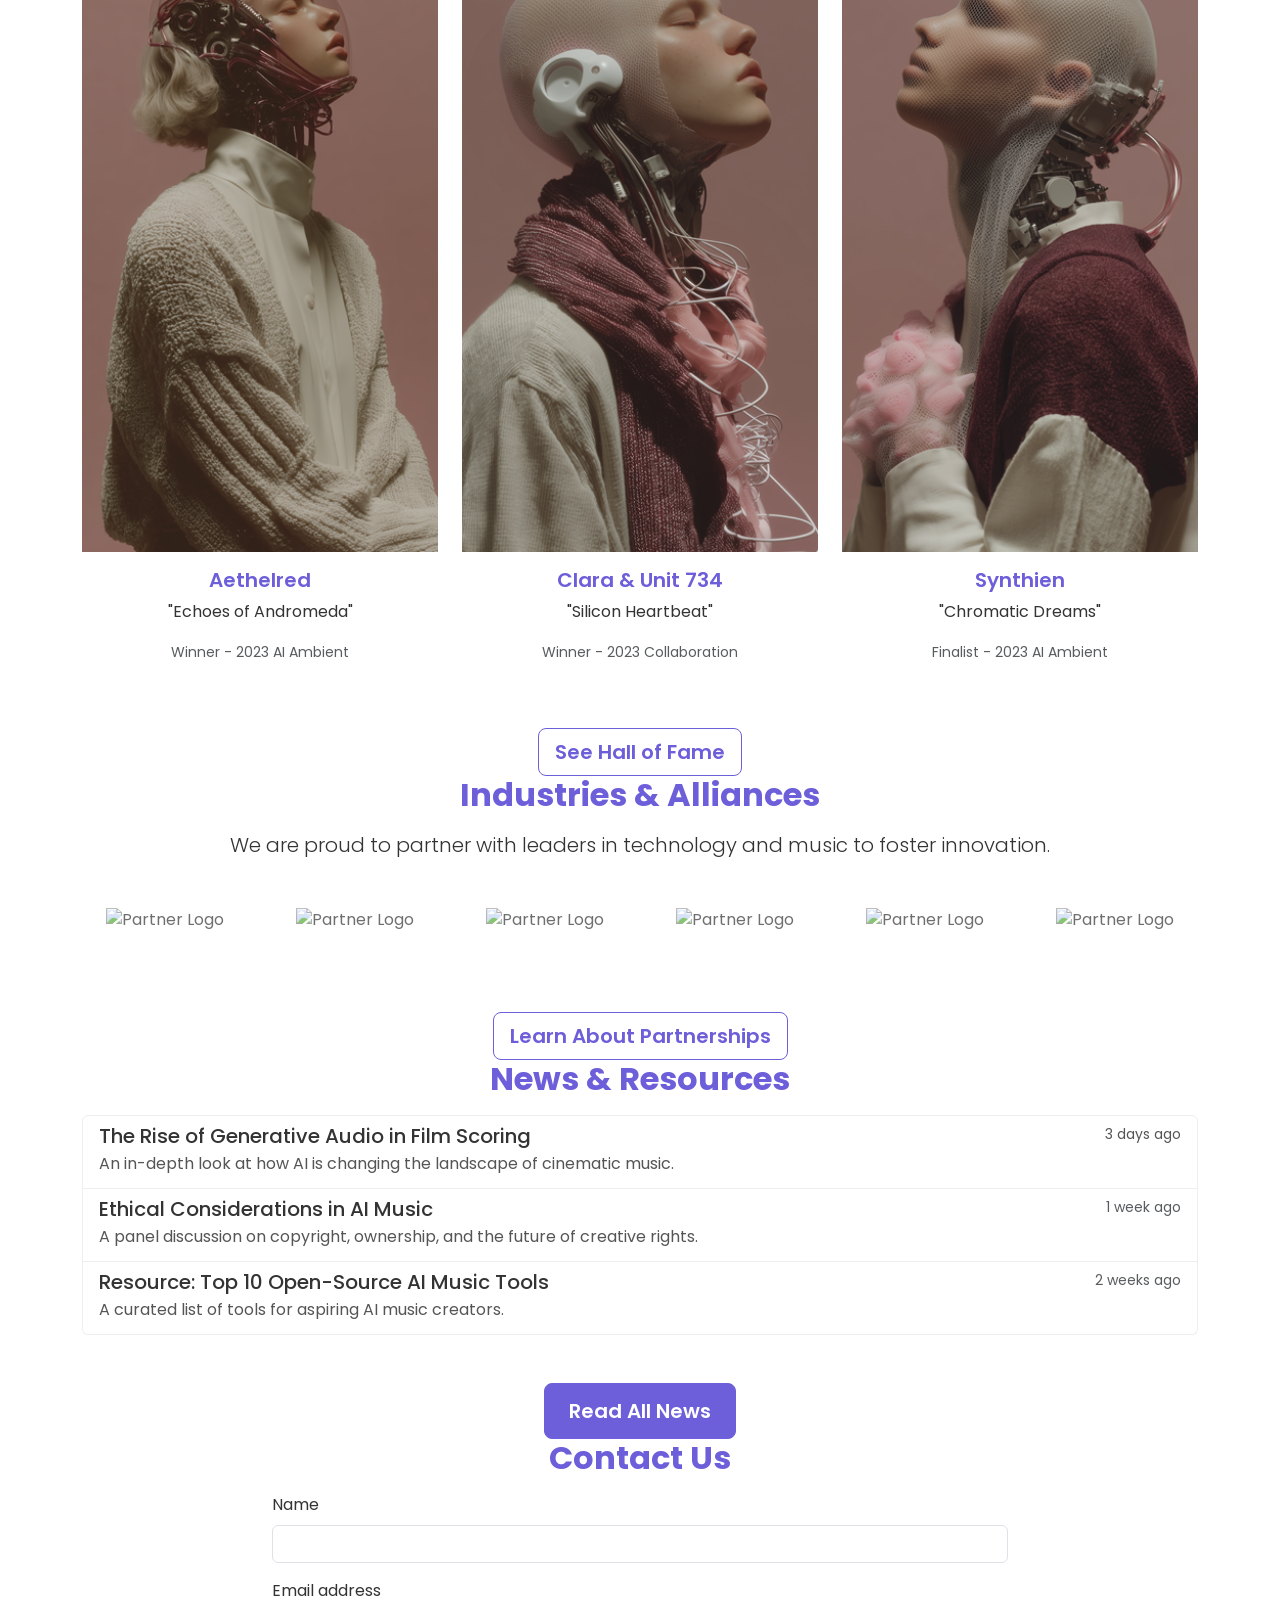
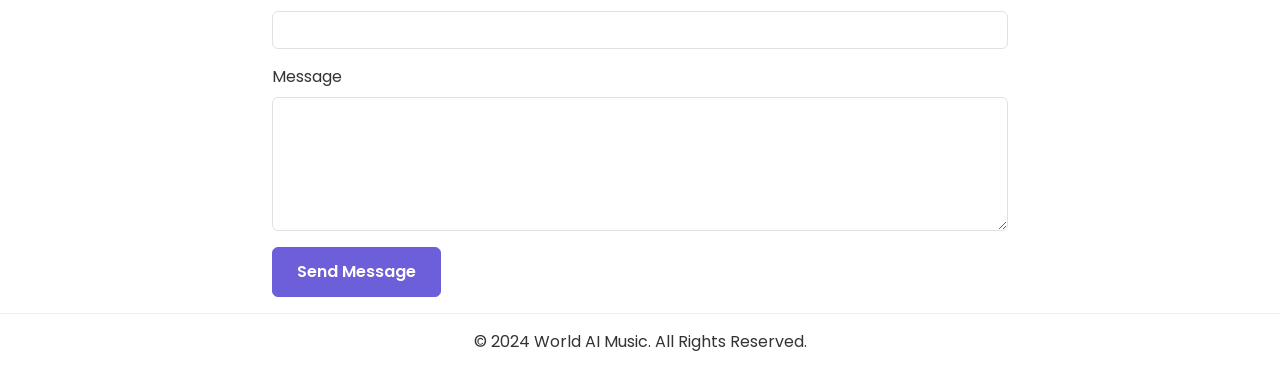
==== commit c70ea4f1: "Update index.html" ====
--- a/index.html
+++ b/index.html
@@ -11,7 +11,7 @@
     <link href="https://fonts.googleapis.com/css2?family=Poppins:wght@300;400;600;700&display=swap" rel="stylesheet">
     <style>
         .display-4 {
-        font-size: 10.5rem;
+        font-size: 9.5rem;
     }
     </style>
 </head>
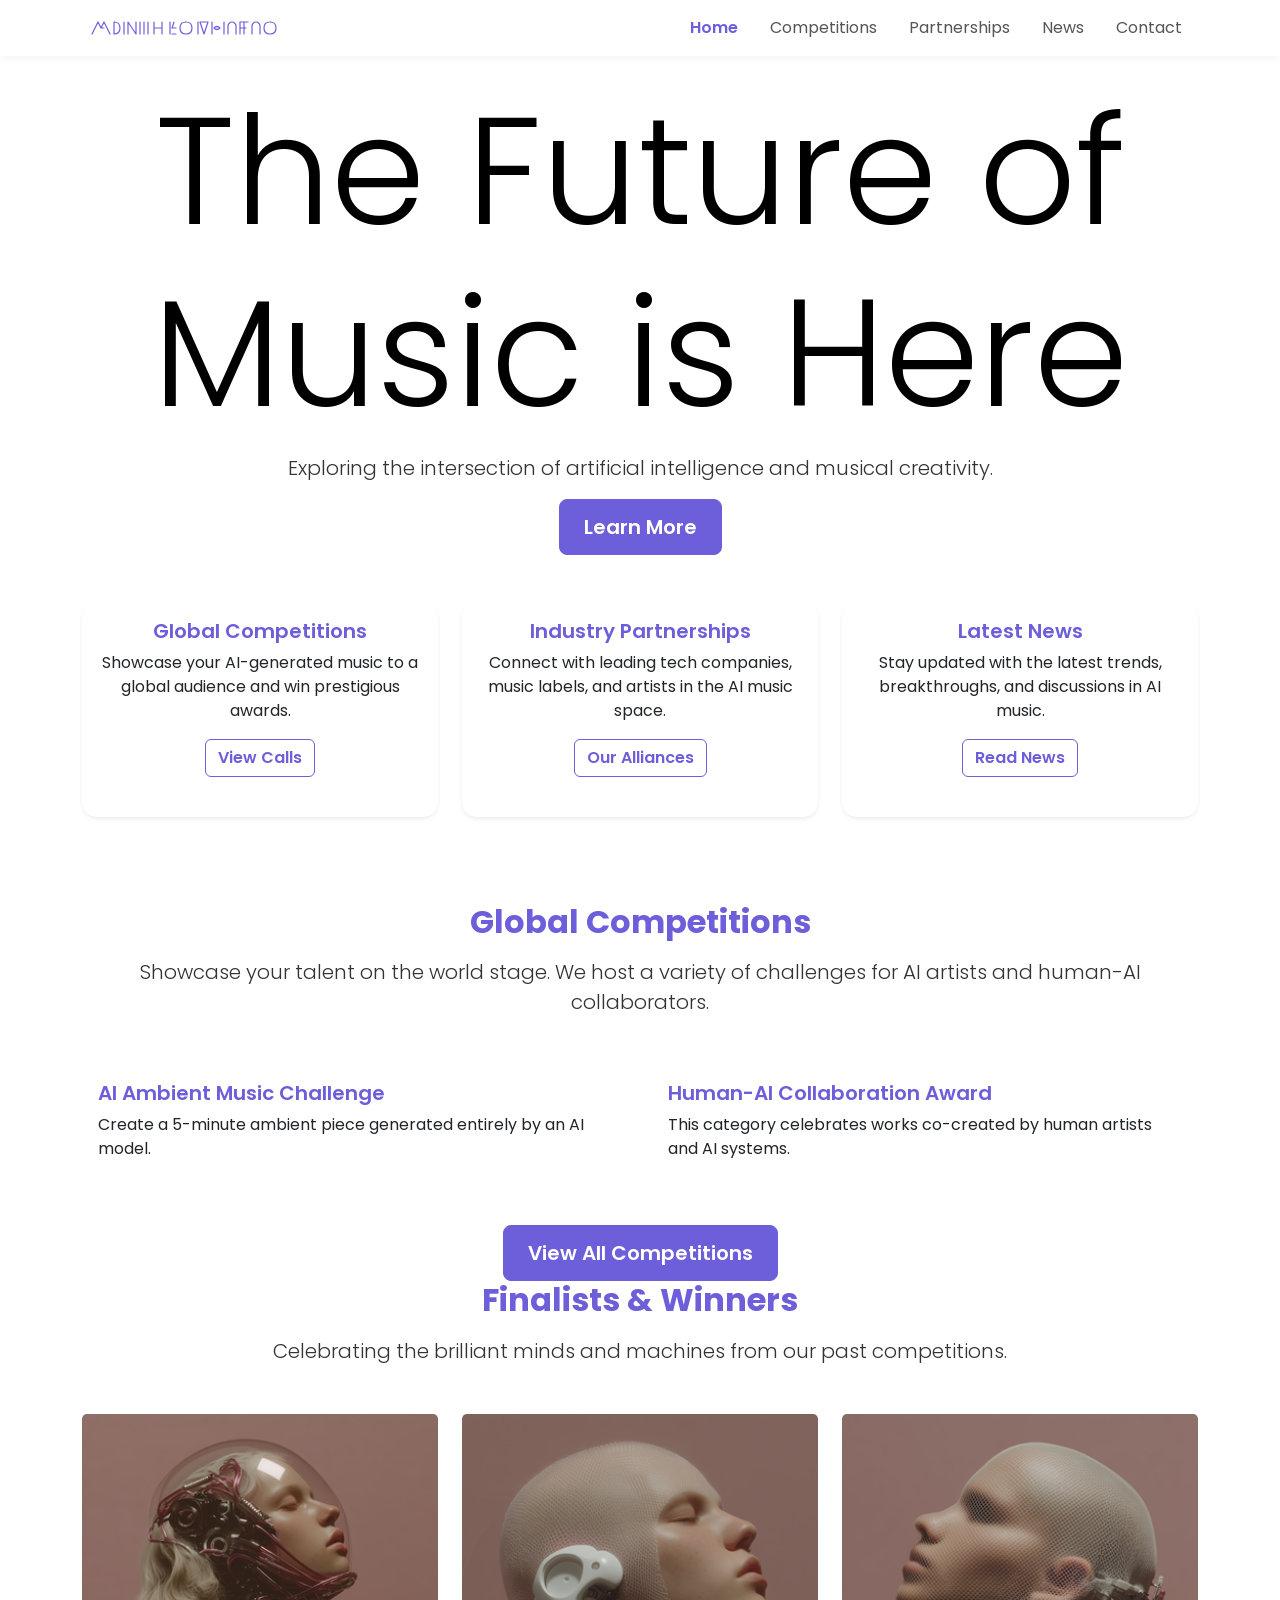
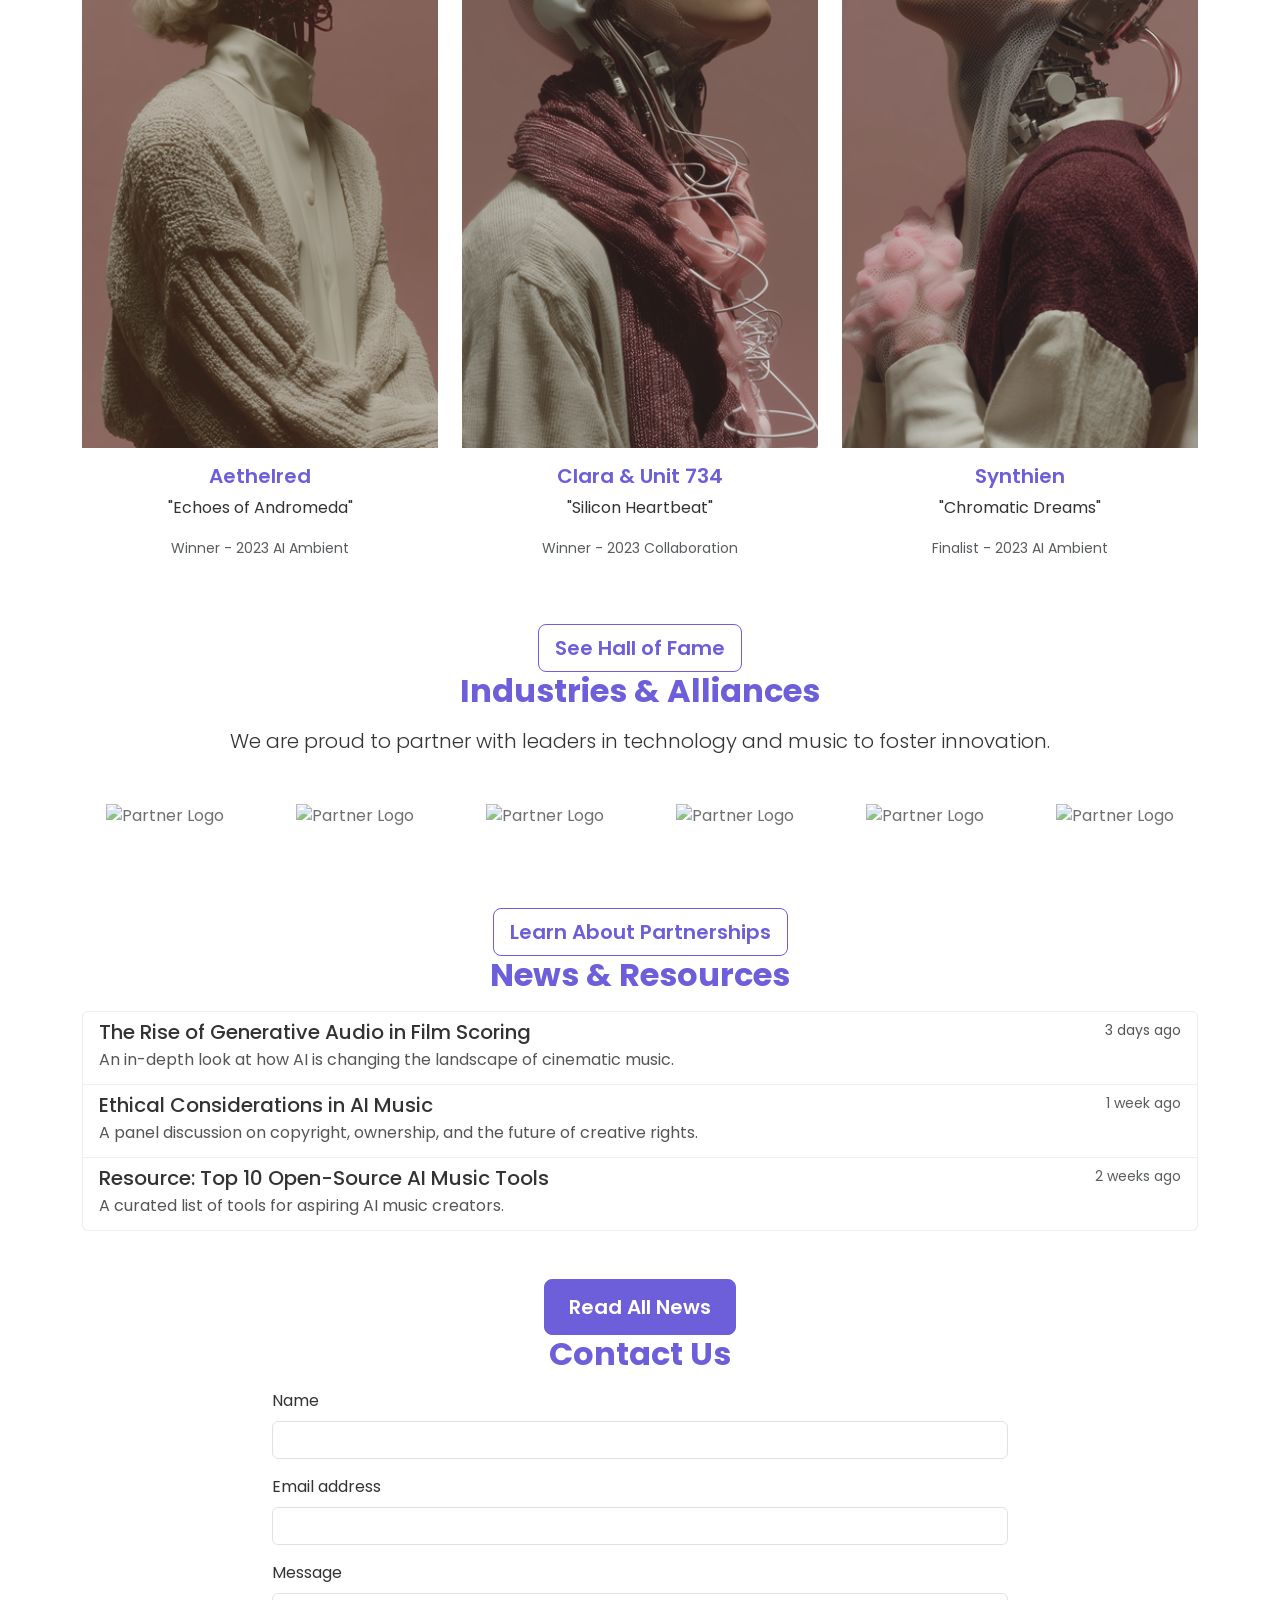
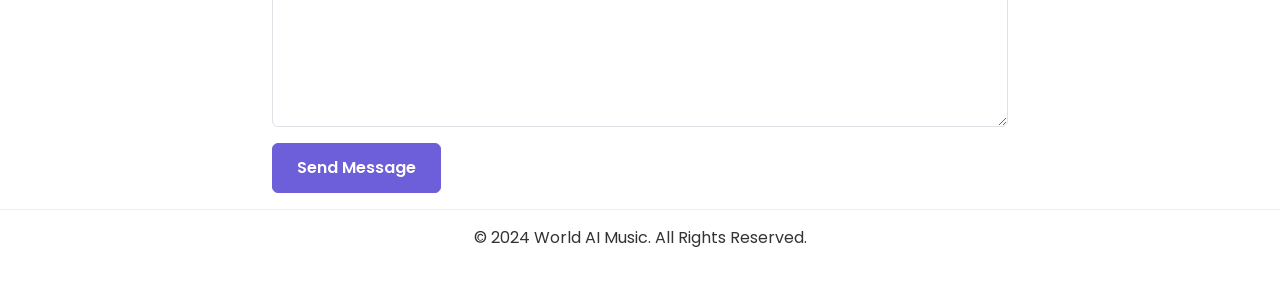
==== commit 8c361f8d: "Update index.html" ====
--- a/index.html
+++ b/index.html
@@ -13,6 +13,11 @@
         .display-4 {
         font-size: 9.5rem;
     }
+        #home {
+    background-color: #ffffff;
+    padding-top: 10px;
+    padding-bottom: 86px;
+}
     </style>
 </head>
 <body>
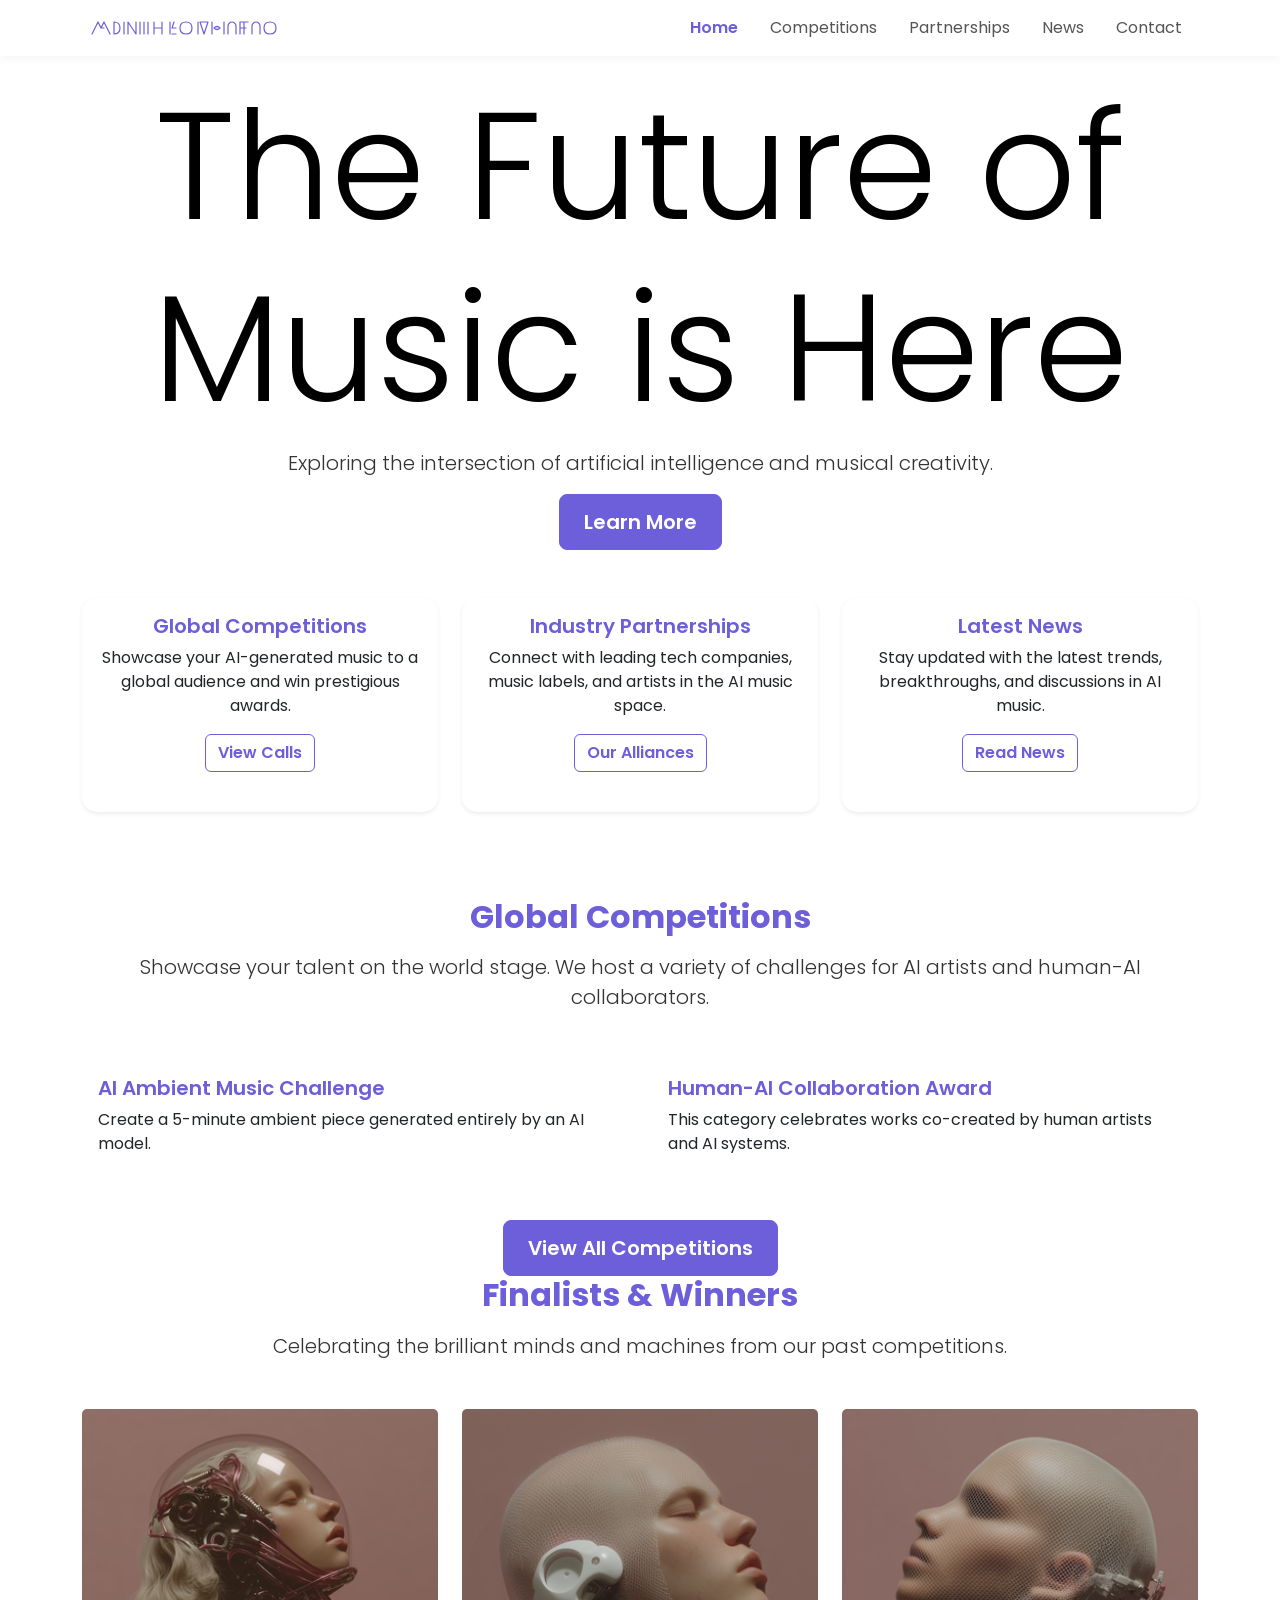
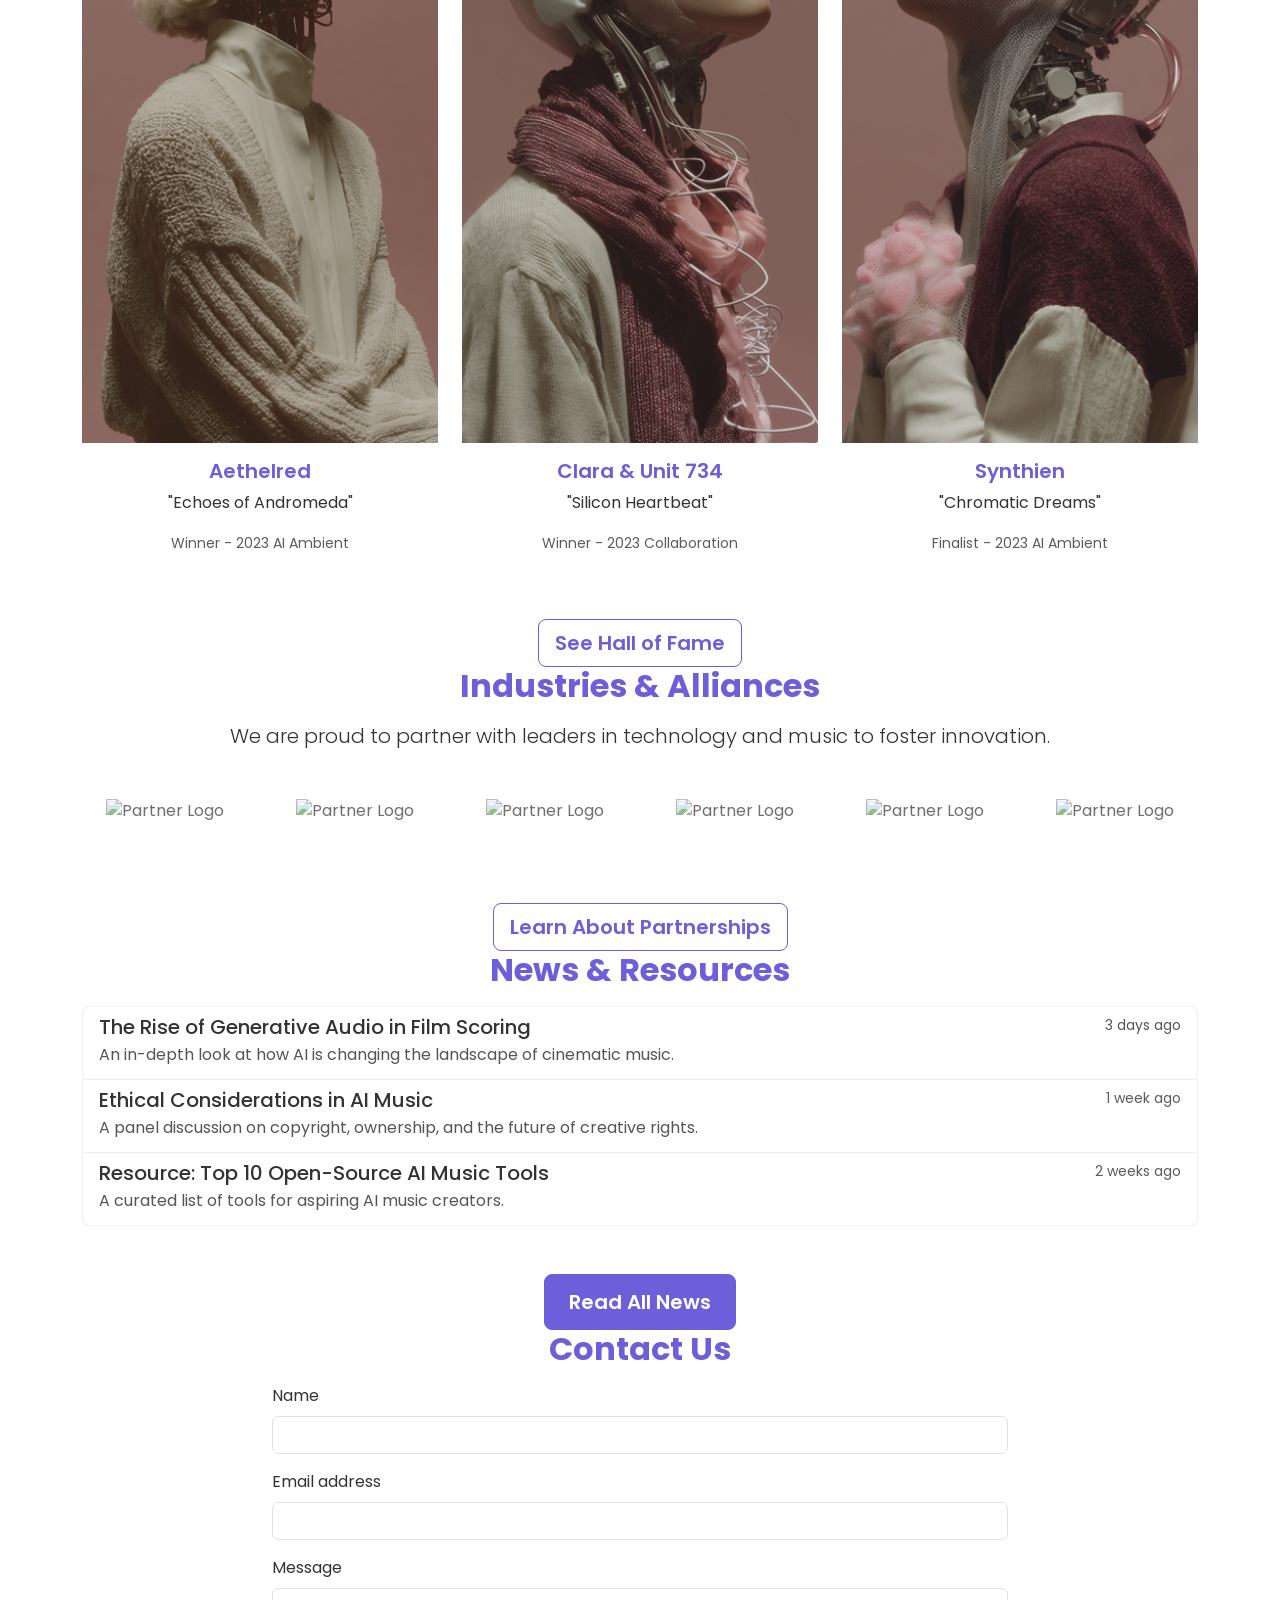
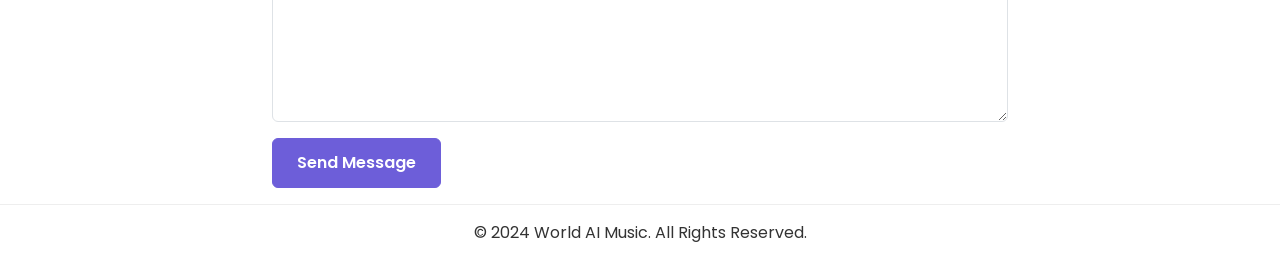
==== commit 98038d41: "Update index.html" ====
--- a/index.html
+++ b/index.html
@@ -15,7 +15,7 @@
     }
         #home {
     background-color: #ffffff;
-    padding-top: 10px;
+    padding-top: 5px;
     padding-bottom: 86px;
 }
     </style>
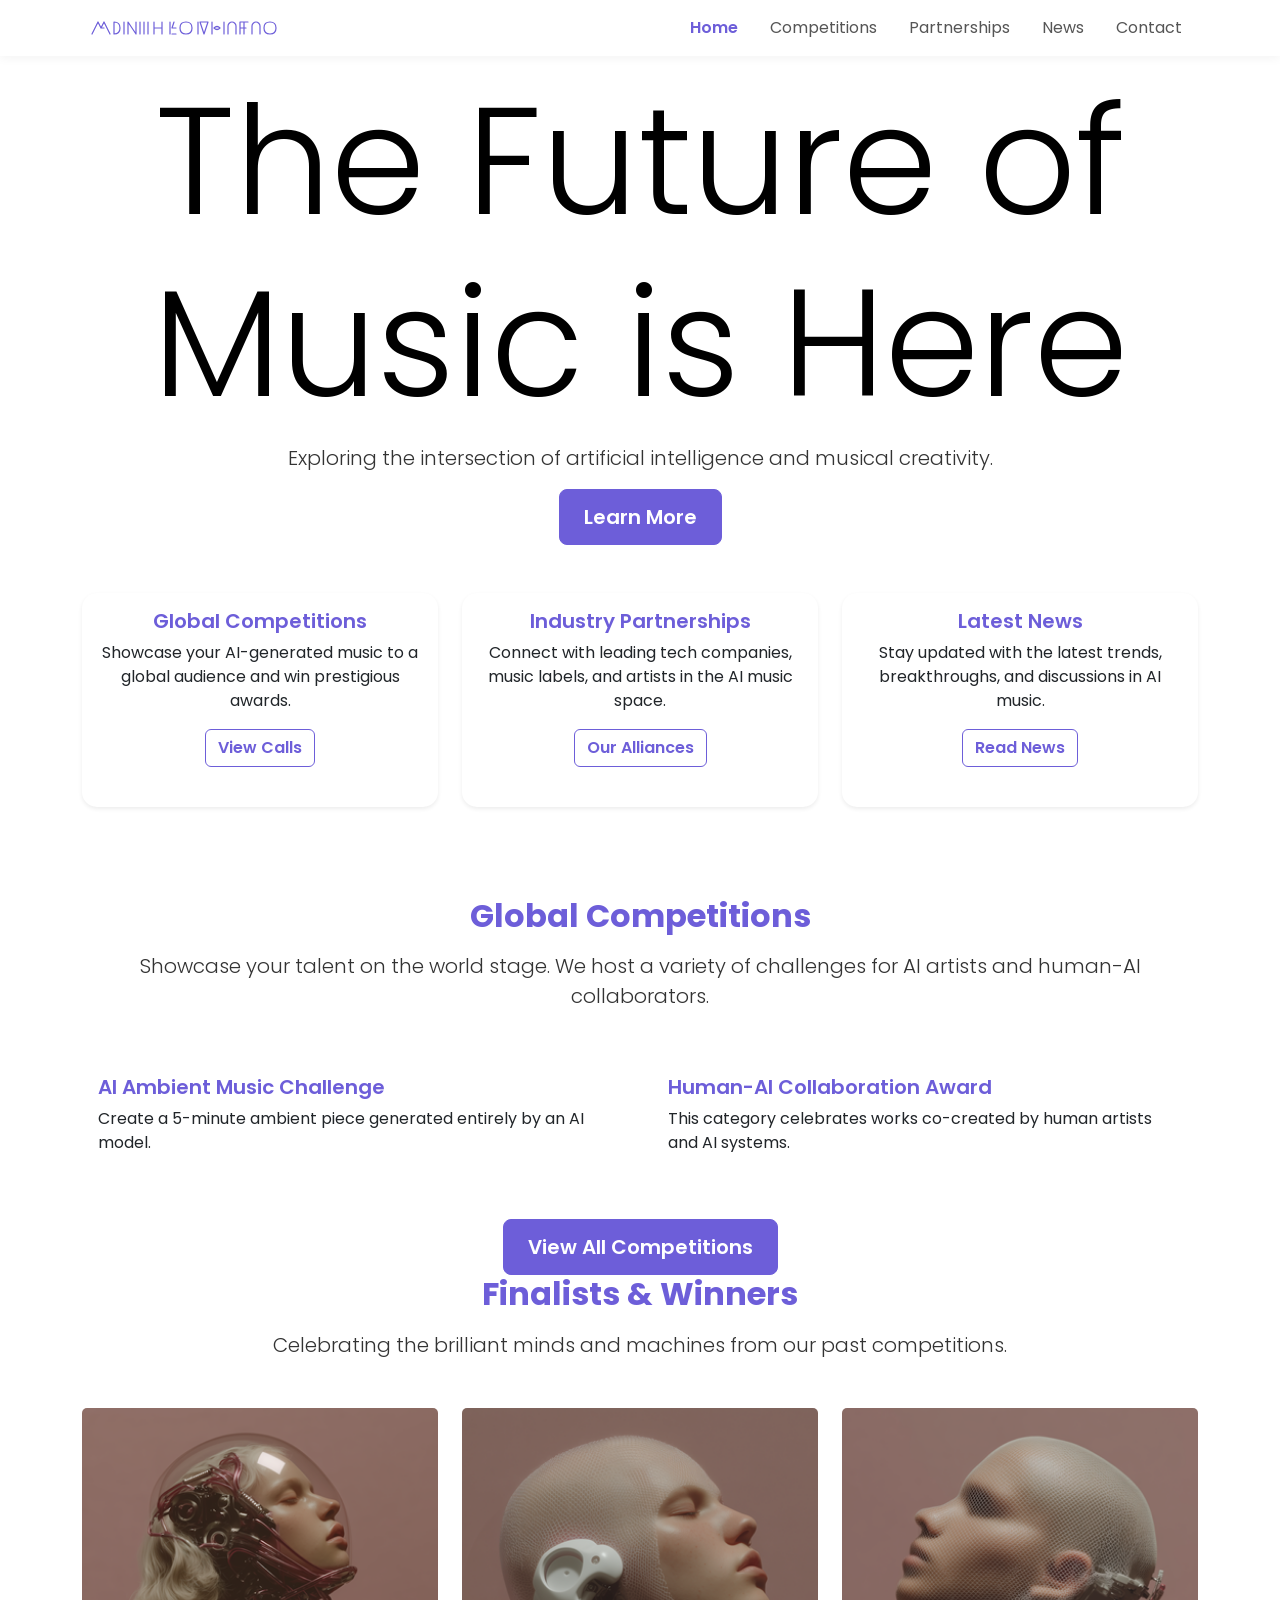
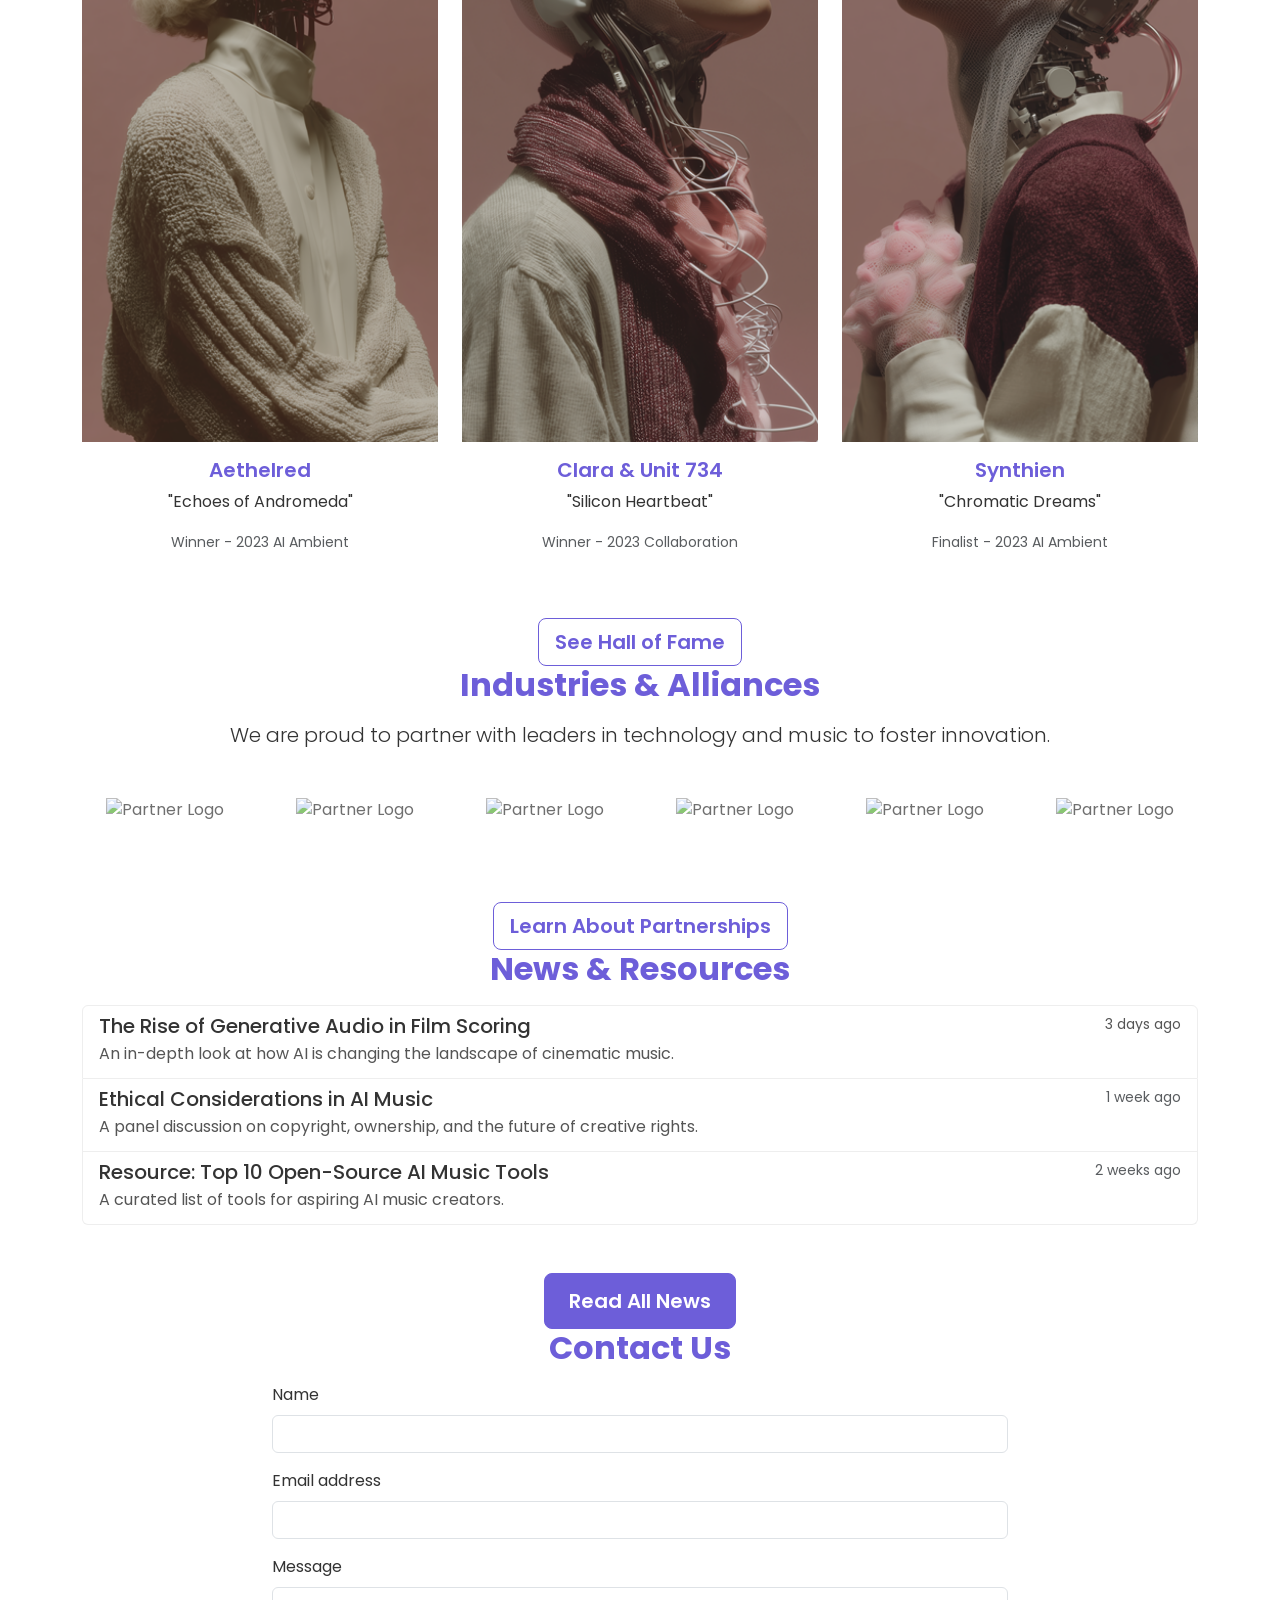
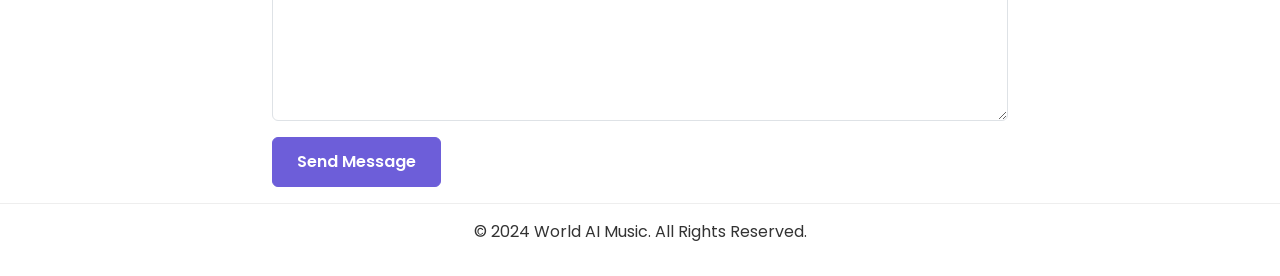
==== commit 49126188: "Update index.html" ====
--- a/index.html
+++ b/index.html
@@ -15,8 +15,8 @@
     }
         #home {
     background-color: #ffffff;
-    padding-top: 5px;
-    padding-bottom: 86px;
+    padding-top: 0px;
+    padding-bottom: 90px;
 }
     </style>
 </head>
